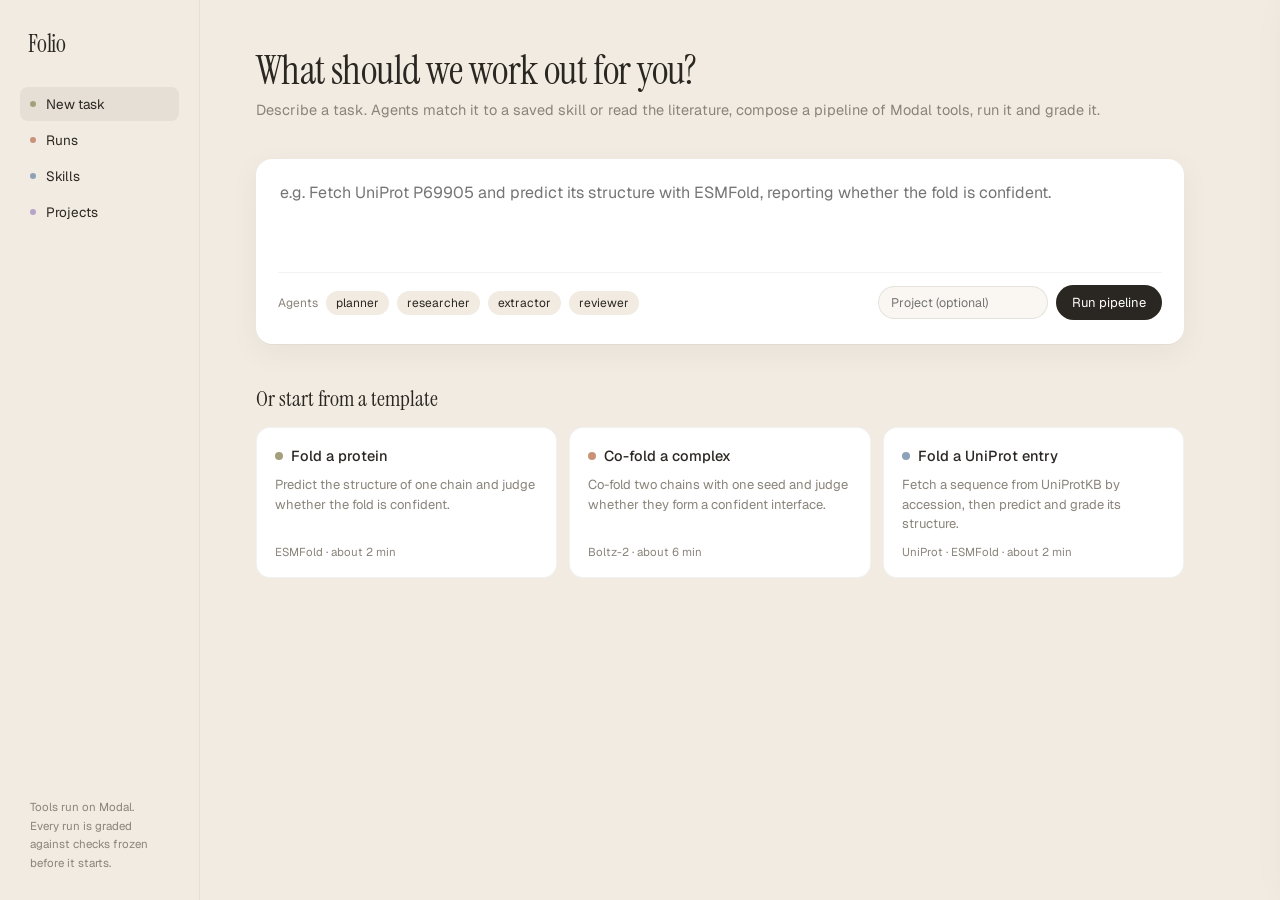
==== labloop/web/index.html @ bc8ac7a2 "Add structure, metric, invocation, study and paper views to the frontend Runs show a 3D structure vi" ====
<!DOCTYPE html>
<html lang="en">
<head>
<meta charset="utf-8">
<meta name="viewport" content="width=device-width, initial-scale=1">
<title>Folio</title>
<link rel="preconnect" href="https://fonts.googleapis.com">
<link href="https://fonts.googleapis.com/css2?family=Instrument+Serif:ital@0;1&family=Geist:wght@300;400;500&display=swap" rel="stylesheet">
<style>
:root{--bg:#f1ebe1;--ink:#2a2622;--muted:#8a847a;--card:#fff;--soft:#faf7f2;--line:rgba(42,38,34,.06);--line2:rgba(42,38,34,.12);
  --olive:#a3a07a;--clay:#c9937a;--slate:#8da2b8;--slatebg:#e6ecf2;--okbg:#e9ead9;--runbg:#f3e3da;--failbg:#f2dcd6;--fail:#b4654f}
*{box-sizing:border-box}
body{margin:0;background:var(--bg);font-family:'Geist',system-ui,sans-serif;color:var(--ink);-webkit-font-smoothing:antialiased}
a{color:var(--ink)}a:hover{color:#7a7656}
textarea,input{font-family:inherit}textarea:focus,input:focus{outline:none}
button{font-family:inherit}
@keyframes pulse{0%,100%{opacity:1}50%{opacity:.35}}
.app{display:flex;min-height:100vh}
nav{width:200px;flex:none;padding:28px 20px;display:flex;flex-direction:column;gap:28px;border-right:1px solid var(--line)}
.brand{font-family:'Instrument Serif',serif;font-size:24px;letter-spacing:-.01em;padding:0 8px}
.navlinks{display:flex;flex-direction:column;gap:2px}
.navbtn{all:unset;cursor:pointer;display:flex;align-items:center;gap:10px;padding:8px 10px;border-radius:8px;font-size:13.5px}
.navbtn.on{background:rgba(42,38,34,.06)}
.navbtn .n{margin-left:auto;font-size:11px;color:var(--muted)}
.dot{width:6px;height:6px;border-radius:50%;flex:none;display:inline-block}
.foot{margin-top:auto;font-size:11.5px;color:var(--muted);line-height:1.6;padding:0 10px}
main{flex:1;min-width:0;padding:48px 56px;max-width:1040px}
h1{font-family:'Instrument Serif',serif;font-weight:400;font-size:40px;line-height:1.1;margin:0 0 8px;letter-spacing:-.015em}
h1.run{font-size:30px;line-height:1.2;letter-spacing:-.01em;text-wrap:pretty}
h2{font-family:'Instrument Serif',serif;font-weight:400;font-size:22px;margin:0 0 14px}
.sub{margin:0;font-size:14.5px;color:var(--muted)}
.stack{display:flex;flex-direction:column;gap:40px}
.card{background:var(--card);border-radius:16px;padding:20px;box-shadow:0 1px 0 rgba(42,38,34,.04),0 8px 30px rgba(42,38,34,.05)}
.composer{padding:20px 22px 16px}
.composer textarea{width:100%;border:none;resize:none;font-size:16px;line-height:1.5;color:var(--ink);background:transparent}
.bar{display:flex;align-items:center;gap:8px;margin-top:12px;padding-top:12px;border-top:1px solid var(--line);flex-wrap:wrap}
.chip{font-size:12px;padding:4px 10px;border-radius:999px;background:var(--bg);color:var(--ink)}
.lbl{font-size:12px;color:var(--muted)}
.primary{all:unset;cursor:pointer;background:var(--ink);color:#fff;font-size:13px;padding:9px 16px;border-radius:999px}
.primary:hover{background:#4a443c}.primary[disabled]{opacity:.5;cursor:default}
.ghost{all:unset;cursor:pointer;font-size:13px;padding:9px 14px;border-radius:999px;color:var(--muted)}
.grid{display:grid;grid-template-columns:repeat(auto-fill,minmax(260px,1fr));gap:12px}
.tpl{all:unset;cursor:pointer;display:flex;flex-direction:column;gap:10px;background:#fff;border-radius:14px;padding:18px;border:1px solid var(--line)}
.tpl:hover{border-color:rgba(42,38,34,.18)}.tpl.sel{border-color:var(--ink)}
.tpl .t{display:flex;align-items:center;gap:8px;font-size:14.5px;font-weight:500}
.tpl .d{font-size:13px;color:var(--muted);line-height:1.5}
.tpl .m{font-size:11.5px;color:var(--muted);margin-top:auto}
.params{display:grid;grid-template-columns:repeat(auto-fill,minmax(220px,1fr));gap:12px}
.params label{display:flex;flex-direction:column;gap:6px;font-size:12px;color:var(--muted)}
.params input{border:1px solid rgba(42,38,34,.1);border-radius:8px;padding:9px 11px;font-size:13.5px;color:var(--ink);background:var(--soft);width:100%}
.pills{display:flex;flex-wrap:wrap;gap:8px}
.skillpill{all:unset;cursor:pointer;display:flex;align-items:center;gap:8px;font-size:13px;padding:8px 14px;border-radius:999px;background:#fff;border:1px solid rgba(42,38,34,.08)}
.skillpill .u{color:var(--muted);font-size:11.5px}
.back{all:unset;cursor:pointer;font-size:12.5px;color:var(--muted);margin-bottom:14px;display:block}
.eyebrow{font-size:11.5px;letter-spacing:.06em;text-transform:uppercase;color:var(--muted)}
.status{display:inline-flex;align-items:center;gap:6px;font-size:12px;padding:3px 10px;border-radius:999px}
.cols{display:grid;grid-template-columns:minmax(0,5fr) minmax(0,4fr);gap:28px;align-items:start}
.step{display:grid;grid-template-columns:20px 1fr;gap:14px}
.rail{display:flex;flex-direction:column;align-items:center}
.ring{width:20px;height:20px;border-radius:50%;flex:none;display:flex;align-items:center;justify-content:center;border:1.5px solid;box-sizing:border-box}
.ring span{width:8px;height:8px;border-radius:50%}
.line{width:1px;flex:1;margin:4px 0}
.sbody{padding-bottom:22px}
.shead{display:flex;align-items:baseline;gap:10px;flex-wrap:wrap}
.sname{font-size:14.5px;font-weight:500}.sagent{font-size:12px;color:var(--muted)}
.stime{margin-left:auto;font-size:11.5px;color:var(--muted);font-variant-numeric:tabular-nums}
.sdetail{font-size:13px;color:var(--muted);line-height:1.5;margin-top:4px;overflow-wrap:anywhere}
.tag{display:inline-flex;align-items:center;gap:6px;margin-top:8px;font-size:11.5px;padding:3px 9px;border-radius:999px;background:var(--slatebg)}
.side{display:flex;flex-direction:column;gap:14px}
.out{display:flex;flex-direction:column;gap:3px;padding-bottom:12px;border-bottom:1px solid var(--line)}
.out:last-child{border-bottom:none;padding-bottom:0}
.out .ot{font-size:13.5px;line-height:1.4;text-wrap:pretty;overflow-wrap:anywhere}.out .om{font-size:12px;color:var(--muted);overflow-wrap:anywhere}
.cardhead{display:flex;align-items:baseline;justify-content:space-between}
.check{display:flex;gap:10px;align-items:baseline;font-size:13px;line-height:1.45}
.check .s{font-size:11px;padding:2px 8px;border-radius:999px;flex:none}
.learned{background:var(--slatebg);border-radius:16px;padding:20px;display:flex;flex-direction:column;gap:12px}
.learned .h{font-family:'Instrument Serif',serif;font-size:20px;line-height:1.25}
.learned .box{display:flex;align-items:center;gap:8px;background:#fff;border-radius:10px;padding:10px 12px;font-size:13.5px}
.muted{color:var(--muted)}.small{font-size:12.5px}
.row{display:flex;align-items:center;gap:12px;padding:14px 16px;background:#fff;border-radius:12px;cursor:pointer;border:1px solid var(--line)}
.row:hover{border-color:rgba(42,38,34,.18)}
.list{display:flex;flex-direction:column;gap:8px}
.err{background:var(--failbg);border-radius:16px;padding:18px 20px;font-size:13px;line-height:1.5;overflow-wrap:anywhere}
.skillcard{display:flex;flex-direction:column;gap:10px;background:#fff;border-radius:14px;padding:18px;border:1px solid var(--line)}
.kv{font-size:12.5px;color:var(--muted);line-height:1.5}
.ev{display:grid;grid-template-columns:58px 1fr;gap:10px;font-size:12.5px;line-height:1.45;padding:6px 0;border-bottom:1px solid var(--line)}
.ev:last-child{border-bottom:none}.ev .t{color:var(--muted);font-variant-numeric:tabular-nums}
.ev.err .m{color:var(--fail)}.ev.live .m{font-weight:500}
.livebar{display:flex;align-items:center;gap:8px;font-size:12.5px;padding:8px 10px;border-radius:10px;background:var(--runbg);margin-top:6px}
.feed{max-height:420px;overflow-y:auto}
.mol{position:relative;width:100%;height:300px;border-radius:12px;background:#faf7f2;overflow:hidden}
.molbar{display:flex;gap:6px;flex-wrap:wrap}.molbar button{all:unset;cursor:pointer;font-size:11.5px;padding:4px 10px;border-radius:999px;background:var(--bg)}
.molbar button.on{background:var(--ink);color:#fff}
table.t{width:100%;border-collapse:collapse;font-size:12.5px}table.t td,table.t th{text-align:left;padding:6px 4px;border-bottom:1px solid var(--line);vertical-align:top}
table.t th{font-weight:500;color:var(--muted);font-size:11.5px;text-transform:uppercase;letter-spacing:.05em}
details summary{cursor:pointer;font-size:12.5px;color:#4a443c}details p{font-size:12.5px;line-height:1.55;color:#4a443c;margin:8px 0 0}
.tl{display:grid;grid-template-columns:14px 1fr;gap:10px}.tl .d{width:9px;height:9px;border-radius:50%;margin-top:5px}
.btnlink{all:unset;cursor:pointer;font-size:12.5px;padding:5px 12px;border-radius:999px;border:1px solid var(--line2)}
.btnlink:hover{background:#fff}
.drawer{position:fixed;top:0;right:0;height:100vh;width:min(560px,100vw);background:var(--soft);border-left:1px solid var(--line2);box-shadow:-12px 0 40px rgba(42,38,34,.08);display:flex;flex-direction:column;z-index:20;transform:translateX(105%);transition:transform .22s ease,width .22s ease}
.drawer.open{transform:none}.drawer.wide{width:min(1100px,100vw)}
.drawer .dh{padding:18px 20px 12px;border-bottom:1px solid var(--line);display:flex;flex-direction:column;gap:6px}
.drawer .dt{font-family:'Instrument Serif',serif;font-size:21px;line-height:1.2;text-wrap:pretty}
.drawer .db{flex:1;min-height:0;overflow:auto}
.drawer iframe{width:100%;height:100%;border:0;background:#fff}
.drawer .txt{padding:18px 22px;font-size:13.5px;line-height:1.65;color:#2a2622;white-space:pre-wrap}
.drawer .txt h4{font-family:'Instrument Serif',serif;font-weight:400;font-size:18px;margin:18px 0 6px}
.paperlink{cursor:pointer}.paperlink:hover .ot{text-decoration:underline}
pre{white-space:pre-wrap;overflow-wrap:anywhere;font-size:12px;background:var(--soft);padding:12px;border-radius:10px;margin:0}
@media (max-width:820px){
  .app{flex-direction:column}
  nav{width:auto;flex-direction:row;align-items:center;padding:14px 16px;gap:12px;border-right:none;border-bottom:1px solid var(--line);overflow-x:auto}
  .navlinks{flex-direction:row}.foot{display:none}
  main{padding:24px 16px}
  h1{font-size:30px}.cols{grid-template-columns:1fr}
}
</style>
</head>
<body>
<div class="app">
  <nav>
    <div class="brand">Folio</div>
    <div class="navlinks">
      <button class="navbtn" data-nav="home"><span class="dot" style="background:var(--olive)"></span>New task</button>
      <button class="navbtn" data-nav="runs"><span class="dot" style="background:var(--clay)"></span>Runs<span class="n" id="runCount"></span></button>
      <button class="navbtn" data-nav="skills"><span class="dot" style="background:var(--slate)"></span>Skills<span class="n" id="skillCount"></span></button>
      <button class="navbtn" data-nav="projects"><span class="dot" style="background:#b8a3c9"></span>Projects<span class="n" id="projectCount"></span></button>
    </div>
    <div class="foot">Tools run on Modal.<br>Every run is graded against checks frozen before it starts.</div>
  </nav>
  <main id="view"></main>
</div>
<aside class="drawer" id="drawer" aria-label="Paper reader">
  <div class="dh"><div style="display:flex;align-items:center;gap:8px"><span class="eyebrow" id="drawerKind">Paper</span>
    <span style="margin-left:auto;display:flex;gap:6px"><button class="btnlink" id="drawerWide">Expand</button><button class="btnlink" id="drawerClose">Close</button></span></div>
    <div class="dt" id="drawerTitle"></div><div class="small muted" id="drawerMeta"></div><div style="display:flex;gap:6px;flex-wrap:wrap" id="drawerLinks"></div></div>
  <div class="db" id="drawerBody"></div>
</aside>
<script>
const TEMPLATES = [
  {id:'fold', name:'Fold a protein', color:'var(--olive)', tools:'ESMFold', eta:'about 2 min',
   desc:'Predict the structure of one chain and judge whether the fold is confident.',
   description:'Predict the 3D structure of this single protein chain and report whether the fold is confident.',
   params:[{key:'sequence', label:'Sequence', value:'GSHMKTAYIAKQRQISFVKSHFSRQLEERL'}]},
  {id:'complex', name:'Co-fold a complex', color:'var(--clay)', tools:'Boltz-2', eta:'about 6 min',
   desc:'Co-fold two chains with one seed and judge whether they form a confident interface.',
   description:'Co-fold these two short protein chains with Boltz-2 using one seed and judge whether they form a confident interface.',
   params:[{key:'chain_a', label:'Chain A', value:'MKTAYIAKQRQISFVKSHFSRQ'},{key:'chain_b', label:'Chain B', value:'GSHMLEERLKALEEKLKALEEK'}]},
  {id:'uniprot', name:'Fold a UniProt entry', color:'var(--slate)', tools:'UniProt · ESMFold', eta:'about 2 min',
   desc:'Fetch a sequence from UniProtKB by accession, then predict and grade its structure.',
   description:"Fetch this UniProt entry's sequence and predict its structure, reporting whether the fold is confident.",
   params:[{key:'accession', label:'UniProt accession', value:'P01542'}]},
];
const PHASES = [
  {key:'match', name:'Match against skills', agent:'applicability'},
  {key:'research', name:'Search the literature', agent:'researcher · extractor'},
  {key:'plan', name:'Compose a pipeline', agent:'planner'},
  {key:'freeze', name:'Freeze plan and checks', agent:'sha-256'},
  {key:'run', name:'Run on Modal', agent:'tools'},
  {key:'grade', name:'Grade the checks', agent:'grader'},
  {key:'learn', name:'Record lessons', agent:'reviewer'},
];
const S = {selected:null, skills:[], runs:[], dismissed:{}, timer:null, viewers:{}, molStyle:{}};
const $ = s => document.querySelector(s);
const esc = v => String(v ?? '').replace(/[&<>"']/g, c => ({'&':'&amp;','<':'&lt;','>':'&gt;','"':'&quot;',"'":'&#39;'}[c]));
async function api(path, opts){
  const r = await fetch(path, {headers:{'content-type':'application/json'}, ...opts});
  const body = await r.json().catch(() => ({}));
  if (!r.ok) throw new Error(body.detail ? (typeof body.detail === 'string' ? body.detail : JSON.stringify(body.detail)) : `HTTP ${r.status}`);
  return body;
}
function go(hash){ location.hash = hash; }
function fmtNum(v){ return typeof v === 'number' ? (Math.abs(v) >= 100 || Number.isInteger(v) ? String(Math.round(v*100)/100) : v.toFixed(3)) : esc(v); }
function ago(iso){ if(!iso) return ''; const s=(Date.now()-Date.parse(iso))/1000; if(s<60) return 'just now'; if(s<3600) return `${Math.floor(s/60)} min ago`; if(s<86400) return `${Math.floor(s/3600)} h ago`; return new Date(iso).toLocaleDateString(); }
function secs(a,b){ if(!a||!b) return ''; const s=Math.max(0,(Date.parse(b)-Date.parse(a))/1000); return s<60?`${Math.round(s)}s`:`${Math.floor(s/60)}m ${Math.round(s%60)}s`; }
function since(iso){ if(!iso) return ''; const s=Math.max(0,(Date.now()-Date.parse(iso))/1000); return s<60?`${Math.floor(s)}s`:`${Math.floor(s/60)}m ${String(Math.floor(s%60)).padStart(2,'0')}s`; }
function clock(iso){ return iso ? new Date(iso).toLocaleTimeString([], {hour:'2-digit',minute:'2-digit',second:'2-digit',hour12:false}) : ''; }
function openEvents(events){ const o={}; (events||[]).forEach(e=>{ if(!e.key) return; if(e.kind==='start') o[e.key]=e; else if(e.kind==='done'||e.kind==='error') delete o[e.key]; }); return Object.values(o); }
function liveBars(open){ return open.map(e=>`<div class="livebar"><span class="dot" style="background:var(--clay);animation:pulse 1.2s ease-in-out infinite"></span><span style="flex:1;min-width:0">${esc(e.message)}</span><span class="small muted" data-since="${esc(e.at)}">${since(e.at)}</span></div>`).join(''); }
function feed(events, running){
  const open = new Set(openEvents(events).map(e=>e.seq));
  return [...(events||[])].reverse().map(e=>`<div class="ev ${e.kind==='error'?'err':''} ${open.has(e.seq)&&running?'live':''}"><span class="t">${clock(e.at)}</span><span class="m">${esc(e.message)}${open.has(e.seq)&&running?` <span class="muted" data-since="${esc(e.at)}">${since(e.at)}</span>`:''}</span></div>`).join('') || '<div class="small muted">Waiting for the orchestrator to start…</div>';
}
setInterval(()=>document.querySelectorAll('[data-since]').forEach(el=>el.textContent=since(el.dataset.since)), 1000);
function standingPill(st){
  const m = {draft:['#f3e3da','var(--clay)'], validated:['var(--okbg)','var(--olive)'], retired:['#ece8e1','var(--muted)'], unproven:['#ece8e1','var(--muted)']}[st] || ['#ece8e1','var(--muted)'];
  return `<span class="status" style="background:${m[0]}"><span class="dot" style="background:${m[1]}"></span>${esc(st)}</span>`;
}
function verdictPill(phase, verdict){
  if (phase === 'error') return `<span class="status" style="background:var(--failbg)"><span class="dot" style="background:var(--fail)"></span>Error</span>`;
  if (phase === 'done') {
    const m = {PASS:['var(--okbg)','var(--olive)','Passed'], FAIL:['var(--failbg)','var(--fail)','Failed'], INCONCLUSIVE:['#ece8e1','var(--muted)','Inconclusive']}[verdict] || ['#ece8e1','var(--muted)', verdict||'Done'];
    return `<span class="status" style="background:${m[0]}"><span class="dot" style="background:${m[1]}"></span>${m[2]}</span>`;
  }
  return `<span class="status" style="background:var(--runbg)"><span class="dot" style="background:var(--clay);animation:pulse 1.2s ease-in-out infinite"></span>${phase==='queued'?'Queued':'Running'}</span>`;
}
async function refreshCounts(){
  try { const [r, s] = await Promise.all([api('/runs?limit=200'), api('/skills')]); S.runs = r.runs; S.skills = s.skills;
    $('#runCount').textContent = S.runs.length || ''; $('#skillCount').textContent = S.skills.length || '';
    const projects = new Set(S.runs.map(r => r.project || 'General')); $('#projectCount').textContent = projects.size || ''; } catch(e) {}
}
function setNav(name){ document.querySelectorAll('.navbtn').forEach(b => b.classList.toggle('on', b.dataset.nav === name)); }
document.querySelectorAll('.navbtn').forEach(b => b.onclick = () => go(b.dataset.nav === 'home' ? '#/' : `#/${b.dataset.nav}`));

/* ---------------------------------------------------------------- home */
function renderHome(){
  setNav('home');
  const sel = TEMPLATES.find(t => t.id === S.selected);
  $('#view').innerHTML = `<div class="stack">
    <div><h1>What should we work out for you?</h1>
      <p class="sub">Describe a task. Agents match it to a saved skill or read the literature, compose a pipeline of Modal tools, run it and grade it.</p></div>
    <div class="card composer">
      <textarea id="prompt" rows="3" placeholder="e.g. Fetch UniProt P69905 and predict its structure with ESMFold, reporting whether the fold is confident."></textarea>
      <div class="bar"><span class="lbl">Agents</span>
        ${['planner','researcher','extractor','reviewer'].map(a=>`<span class="chip">${a}</span>`).join('')}
        <input id="project" list="projectList" placeholder="Project (optional)" value="${esc(S.project||'')}" style="margin-left:auto;border:1px solid rgba(42,38,34,.1);border-radius:999px;padding:7px 12px;font-size:12.5px;background:var(--soft);width:170px">
        <datalist id="projectList">${[...new Set(S.runs.map(r=>r.project||'General'))].map(p=>`<option value="${esc(p)}">`).join('')}</datalist>
        <button class="primary" id="runPrompt">Run pipeline</button></div>
      <div id="promptErr" class="small" style="color:var(--fail);margin-top:8px"></div>
    </div>
    <div><h2>Or start from a template</h2>
      <div class="grid">${TEMPLATES.map(t=>`<button class="tpl ${S.selected===t.id?'sel':''}" data-tpl="${t.id}">
        <div class="t"><span class="dot" style="width:8px;height:8px;background:${t.color}"></span>${esc(t.name)}</div>
        <div class="d">${esc(t.desc)}</div><div class="m">${esc(t.tools)} · ${esc(t.eta)}</div></button>`).join('')}</div></div>
    ${sel ? `<div class="card" style="padding:22px;display:flex;flex-direction:column;gap:16px">
      <div style="display:flex;align-items:center;gap:10px"><span class="dot" style="width:8px;height:8px;background:${sel.color}"></span><span style="font-size:15px;font-weight:500">${esc(sel.name)}</span><span class="small muted">inputs</span></div>
      <div class="params">${sel.params.map(p=>`<label>${esc(p.label)}<input data-param="${p.key}" value="${esc(p.value)}"></label>`).join('')}</div>
      <div id="tplErr" class="small" style="color:var(--fail)"></div>
      <div style="display:flex;justify-content:flex-end;gap:8px"><button class="ghost" id="clearTpl">Cancel</button><button class="primary" id="runTpl">Run pipeline</button></div>
    </div>` : ''}
    ${S.skills.length ? `<div><h2>Reusable skills</h2><div class="pills">${S.skills.map(s=>`<button class="skillpill" data-skill="${esc(s.name)}"><span class="dot" style="background:var(--slate)"></span>${esc(s.title||s.name)}<span class="u">used ${s.runs}×</span></button>`).join('')}</div></div>` : ''}
  </div>`;
  document.querySelectorAll('[data-tpl]').forEach(b => b.onclick = () => { S.selected = b.dataset.tpl; renderHome(); });
  document.querySelectorAll('[data-skill]').forEach(b => b.onclick = () => go(`#/skills/${b.dataset.skill}`));
  if ($('#clearTpl')) $('#clearTpl').onclick = () => { S.selected = null; renderHome(); };
  $('#runPrompt').onclick = async () => {
    const text = $('#prompt').value.trim();
    if (text.length < 3) { $('#promptErr').textContent = 'Describe the task first.'; return; }
    await submit({description:text, inputs:{}}, '#runPrompt', '#promptErr');
  };
  if ($('#runTpl')) $('#runTpl').onclick = async () => {
    const inputs = {}; document.querySelectorAll('[data-param]').forEach(i => inputs[i.dataset.param] = i.value.trim());
    await submit({description:sel.description, inputs}, '#runTpl', '#tplErr');
  };
}
async function submit(task, btn, errEl){
  const project = ($('#project') && $('#project').value.trim()) || '';
  S.project = project; if (project) task.project = project;
  $(btn).disabled = true;
  try { const r = await api('/tasks', {method:'POST', body:JSON.stringify(task)}); S.selected = null; go(`#/runs/${r.run_id}`); }
  catch(e){ $(errEl).textContent = e.message; $(btn).disabled = false; }
}

/* ---------------------------------------------------------------- run */
function phaseDetail(key, d){
  const st = d.status || {}, m = d.match, plan = d.plan, res = d.research, ex = d.experiments || [], R = d.results;
  switch(key){
    case 'match': if (!m) return {};
      return m.decision === 'reuse'
        ? {detail:`Reused a saved skill. Matched “${m.matched_applies_when || m.reason}”.`, tag:m.skill}
        : {detail: m.candidates && m.candidates.length ? (m.reason || 'No saved skill fits.') : 'No saved skills yet, so a new pipeline is planned.'};
    case 'research': if (!res) return {};
      { const full = (res.papers||[]).filter(p=>p.full_text||(p.text_source&&p.text_source!=='abstract')).length;
        const pq = res.paperqa; const ex = res.extraction || {};
        const cited = pq ? new Set(pq.answers.flatMap(a=>(a.contexts||[]).map(c=>c.citation))).size : 0;
        return {detail:`${res.queries.length} ${res.queries.length===1?'query':'queries'} · ${res.papers.length} papers frozen (${full} full text) · `
          + (pq ? `PaperQA2 read ${pq.documents} papers and cited ${cited}` : 'PaperQA2 did not run')
          + ` · ${(ex.reported_numbers||[]).length} sourced numbers.${(res.errors||[]).length?' '+res.errors[0].slice(0,160):''}`}; }
    case 'plan': if (!plan) return {};
      return {detail:`${plan.steps.map(s=>s.tool).join(' → ')}, with ${plan.checks.length} acceptance ${plan.checks.length===1?'check':'checks'}.`};
    case 'freeze': return d.plan_sha256 ? {detail:`Plan frozen as sha-256 ${d.plan_sha256.slice(0,12)}… before any step ran.`} : {};
    case 'run': if (!ex.length) return {};
      { const ok = ex.filter(e=>e.status==='ok').length, bad = ex.find(e=>e.status!=='ok');
        return {detail:`${ok} of ${ex.length} steps succeeded.${bad?` ${bad.step_id}: ${String(bad.error||'').slice(0,200)}`:''}`}; }
    case 'grade': if (!R || !R.counts) return {};
      return {detail:`${R.verdict}. ${R.counts.PASS} passed, ${R.counts.FAIL} failed, ${R.counts.UNVERIFIABLE} unverifiable.`};
    case 'learn': if (st.phase !== 'done') return {};
      { const sk = st.skill; const n = (st.lessons||[]).length;
        const what = !sk ? 'No skill saved.' : sk.action === 'created' ? `Saved as skill ${sk.skill} (${sk.standing}).` : `Run added to ${sk.skill}, now ${sk.standing}.`;
        return {detail:`${n} ${n===1?'lesson':'lessons'} recorded. ${what}`, tag: sk ? sk.skill : null}; }
  }
  return {};
}
function renderSteps(d){
  const st = d.status || {}, hist = st.history || [], phase = st.phase || 'queued';
  const seen = {}; hist.forEach((h,i) => { if (PHASES.some(p=>p.key===h.phase)) seen[h.phase] = {at:h.at, next:(hist[i+1]||{}).at}; });
  const finished = phase === 'done' || phase === 'error';
  const tools = d.plan ? [...new Set(d.plan.steps.map(s=>s.tool))].join(' · ') : 'tools';
  return PHASES.map((p,i) => {
    const visited = !!seen[p.key];
    let state = 'todo';
    if (visited) state = (phase === p.key && !finished) ? 'active' : (phase === 'error' && phase !== p.key && hist.length && hist[hist.length-2] && hist[hist.length-2].phase === p.key) ? 'failed' : 'done';
    if (!visited && finished) state = 'skipped';
    if (!visited && !finished && d.match && d.match.decision === 'reuse' && (p.key==='research'||p.key==='plan')) state = 'skipped';
    const info = state === 'done' || state === 'failed' ? phaseDetail(p.key, d) : {};
    const lastEv = [...(d.events||[])].reverse().find(e=>e.phase===p.key);
    const detail = state === 'active' ? (lastEv ? lastEv.message : 'Working…') : state === 'skipped' ? (d.match && d.match.decision==='reuse' && (p.key==='research'||p.key==='plan') ? 'Skipped, the saved skill already holds the pipeline.' : 'Not reached.') : state === 'failed' ? (st.error||'Failed.') : (info.detail||'');
    const c = {done:['var(--olive)','var(--olive)','#fff'], failed:['var(--fail)','var(--fail)','#fff'], active:['#fff','var(--clay)','var(--clay)'], todo:['var(--bg)','rgba(42,38,34,.15)','transparent'], skipped:['var(--bg)','rgba(42,38,34,.15)','transparent']}[state];
    const time = state === 'active' ? '' : (state === 'done' || state === 'failed') && seen[p.key] ? secs(seen[p.key].at, seen[p.key].next) : '';
    const last = i === PHASES.length - 1;
    return `<div class="step"><div class="rail"><span class="ring" style="background:${c[0]};border-color:${c[1]}"><span style="background:${c[2]};animation:${state==='active'?'pulse 1.2s ease-in-out infinite':'none'}"></span></span>
      <span class="line" style="background:${last?'transparent':state==='done'?'var(--olive)':'rgba(42,38,34,.12)'}"></span></div>
      <div class="sbody" style="opacity:${state==='todo'||state==='skipped'?.45:1}">
        <div class="shead"><span class="sname">${esc(p.name)}</span><span class="sagent">${esc(p.key==='run'?tools:p.agent)}</span><span class="stime" ${state==='active'&&seen[p.key]?`data-since="${esc(seen[p.key].at)}"`:''}>${esc(state==='active'&&seen[p.key]?since(seen[p.key].at):time)}</span></div>
        <div class="sdetail">${esc(detail)}</div>
        ${info.tag ? `<span class="tag"><span class="dot" style="width:5px;height:5px;background:var(--slate)"></span>${esc(info.tag)}</span>` : ''}
      </div></div>`;
  }).join('');
}
function checkBounds(c){
  const target = c.value ?? c.reference, obs = c.observed;
  const lo = c.reference != null ? c.reference - (c.tolerance||0) : target, hi = c.reference != null ? c.reference + (c.tolerance||0) : target;
  const vals = [0, lo, hi, typeof obs === 'number' ? obs : target].filter(v => typeof v === 'number');
  let min = Math.min(...vals), max = Math.max(...vals); if (max - min < 1e-9) max = min + 1;
  const pad = (max - min) * .12; return {min: min < 0 ? min - pad : 0, max: max + pad, lo, hi, obs};
}
function metricChart(checks){
  const W = 340, rowH = 46;
  const col = {PASS:'#a3a07a', FAIL:'#b4654f', UNVERIFIABLE:'#c9c3b8', pending:'#c9c3b8'};
  const rows = checks.map((c,i) => {
    const b = checkBounds(c), x = v => 8 + (W - 16) * (v - b.min) / (b.max - b.min), y = i * rowH;
    const status = c.status || 'pending', name = String(c.metric).split('.').pop();
    const band = c.reference != null ? `<rect x="${x(b.lo)}" y="${y+18}" width="${Math.max(2, x(b.hi)-x(b.lo))}" height="14" fill="rgba(141,162,184,.35)" rx="3"/>` : '';
    const bar = typeof b.obs === 'number' ? `<rect x="${x(Math.min(0,b.obs))}" y="${y+21}" width="${Math.max(2, Math.abs(x(b.obs)-x(0)))}" height="8" fill="${col[status]}" rx="4"/>` : '';
    const mark = c.reference == null ? `<line x1="${x(b.lo)}" x2="${x(b.lo)}" y1="${y+15}" y2="${y+35}" stroke="#2a2622" stroke-width="1.5"/>` : '';
    return `<text x="8" y="${y+12}" font-size="11.5" fill="#2a2622">${esc(name)} <tspan fill="#8a847a">${esc(c.op || '≈')} ${fmtNum(c.value ?? c.reference)}${c.tolerance!=null?' ± '+fmtNum(c.tolerance):''}</tspan></text>
      <text x="${W-8}" y="${y+12}" font-size="11.5" text-anchor="end" fill="${col[status]}">${typeof b.obs==='number'?fmtNum(b.obs):'n/a'}</text>
      <rect x="8" y="${y+23}" width="${W-16}" height="4" fill="#f1ebe1" rx="2"/>${band}${bar}${mark}`;
  }).join('');
  return `<svg viewBox="0 0 ${W} ${checks.length*rowH}" width="100%" role="img" aria-label="Checks against their thresholds">${rows}</svg>`;
}
function renderMetrics(d){
  const R = d.results, checks = R && R.checks ? R.checks : (d.plan ? d.plan.checks : null);
  if (!checks || !checks.length) return '';
  const sources = (d.plan && d.plan.checks || []).filter(c => c.source).map(c => `${c.id}: ${c.source}`);
  return `<div class="card" style="display:flex;flex-direction:column;gap:10px"><div class="cardhead"><span class="eyebrow">${R ? 'Checks' : 'Frozen checks'}</span><span class="small muted">${R ? esc(R.verdict) : 'pending'}</span></div>
    ${metricChart(checks)}
    <div class="small muted" style="line-height:1.5">Bar: observed value. Black tick: threshold. Blue band: published reference ± tolerance.</div>
    ${sources.length ? `<div class="small muted" style="line-height:1.5">${sources.map(esc).join('<br>')}</div>` : ''}</div>`;
}
function renderInvocation(d){
  const m = d.match; if (!m || m.decision !== 'reuse') return '';
  const mapping = Object.entries(m.input_mapping || {}).map(([k,v]) => `${k} ← ${v.from_input ? 'input ' + v.from_input : JSON.stringify(v.value)}`);
  return `<div class="learned" style="gap:8px"><div class="h" style="font-size:18px">Skill invoked</div>
    <div class="box" style="cursor:pointer" data-open="${esc(m.skill)}"><span class="dot" style="background:var(--slate)"></span>${esc(m.skill)}<span class="small muted" style="margin-left:auto">v${esc(m.version)}</span></div>
    <div class="small" style="color:#4a443c;line-height:1.5"><strong style="font-weight:500">How.</strong> ${esc(m.via || 'matched by the applicability role')}${m.model ? ' (' + esc(m.model) + ')' : ''}</div>
    ${m.matched_applies_when ? `<div class="small" style="color:#4a443c;line-height:1.5"><strong style="font-weight:500">Condition matched.</strong> “${esc(m.matched_applies_when)}”</div>` : ''}
    ${mapping.length ? `<div class="small" style="color:#4a443c;line-height:1.5"><strong style="font-weight:500">Inputs.</strong> ${mapping.map(esc).join(' · ')}</div>` : ''}
    <div class="small muted" style="line-height:1.5">${esc(m.reason || '')}</div></div>`;
}
function renderStudies(d){
  const r = d.research; if (!r) return '';
  const ex = r.extraction || {}, nums = ex.reported_numbers || [], guide = ex.guidance || [], pq = (r.paperqa && r.paperqa.answers) || [];
  if (!ex.summary && !nums.length && !pq.length) return '';
  return `<div class="card" style="display:flex;flex-direction:column;gap:12px"><div class="cardhead"><span class="eyebrow">Study distillation</span><span class="small muted">${nums.length} sourced numbers</span></div>
    ${ex.summary ? `<p style="margin:0;font-size:13.5px;line-height:1.55">${esc(ex.summary)}</p>` : ''}
    ${nums.length ? `<table class="t"><tr><th>Quantity</th><th>Value</th><th>Source</th></tr>${nums.slice(0,8).map(n=>`<tr><td>${esc(n.quantity)}<div class="muted">${esc(String(n.context||'').slice(0,90))}</div></td><td>${esc(n.value)} ${esc(n.unit||'')}</td><td class="muted">${esc(String(n.source||'').slice(0,70))}</td></tr>`).join('')}</table>` : ''}
    ${guide.slice(0,4).map(g=>`<div class="small" style="line-height:1.5">• ${esc(g.statement)} <span class="muted">(${esc(String(g.source||'').slice(0,60))})</span></div>`).join('')}
    ${pq.map(a=>`<details><summary>${esc(a.question.slice(0,110))}…</summary><p>${esc(a.answer)}</p></details>`).join('')}</div>`;
}
function renderStructures(d){
  const ex = (d.experiments||[]).filter(e => e.status==='ok' && e.result && e.result.artifacts && e.result.artifacts.structure);
  if (!ex.length) return '';
  return ex.map(e => { const key = `${d.run_id}:${e.step_id}`, style = S.molStyle[key] || 'confidence';
    return `<div class="card" style="display:flex;flex-direction:column;gap:10px"><div class="cardhead"><span class="eyebrow">Structure · ${esc(e.step_id)}</span><span class="small muted">${esc(e.tool)}</span></div>
    <div class="mol" data-mol="${esc(key)}" data-path="${esc(e.result.artifacts.structure)}"></div>
    <div class="molbar" data-molbar="${esc(key)}">${['front','side','top','spin'].map(v=>`<button data-view="${v}">${v}</button>`).join('')}<span style="flex:1"></span>${['confidence','chain'].map(v=>`<button data-color="${v}" class="${style===v?'on':''}">${v}</button>`).join('')}</div>
    <div class="small muted">Colored by per-residue confidence (blue high, red low) or by chain. Drag to rotate.</div></div>`; }).join('');
}
let molLib = null;
function load3Dmol(){ if (!molLib) molLib = new Promise((ok, bad) => { const sc = document.createElement('script'); sc.src = 'https://cdn.jsdelivr.net/npm/3dmol@2.5.5/build/3Dmol-min.js'; sc.onload = () => ok(window.$3Dmol); sc.onerror = bad; document.head.appendChild(sc); }); return molLib; }
function styleMol(v, key){
  const kind = S.molStyle[key] || 'confidence';
  const atoms = v.getModel().selectedAtoms({}); const maxB = Math.max(...atoms.map(a => a.b || 0), 1);
  const scale = maxB <= 1.01 ? 1 : 100;
  v.setStyle({}, kind === 'chain' ? {cartoon:{colorscheme:'chain'}} : {cartoon:{colorfunc: a => { const p = (a.b||0)/scale; return p >= .9 ? '#2f5d8a' : p >= .7 ? '#8da2b8' : p >= .5 ? '#e0b05a' : '#c9705a'; }}});
  v.render();
}
async function mountStructures(){
  for (const el of document.querySelectorAll('[data-mol]')) {
    const key = el.dataset.mol, cached = S.viewers[key];
    if (cached) { el.replaceWith(cached.el); continue; }
    try {
      const $3D = await load3Dmol();
      const text = await (await fetch(`/artifacts/${el.dataset.path}`)).text();
      const v = $3D.createViewer(el, {backgroundColor:'#faf7f2'});
      v.addModel(text, el.dataset.path.endsWith('.cif') ? 'cif' : 'pdb'); styleMol(v, key); v.zoomTo(); v.render();
      S.viewers[key] = {el, v};
    } catch(e) { el.innerHTML = `<div class="small muted" style="padding:16px">Structure could not be loaded: ${esc(e.message||e)}</div>`; }
  }
  document.querySelectorAll('[data-molbar]').forEach(bar => {
    const key = bar.dataset.molbar;
    bar.querySelectorAll('[data-view]').forEach(b => b.onclick = () => { const c = S.viewers[key]; if (!c) return; const v = c.v;
      v.spin(false);
      if (b.dataset.view === 'front') { v.zoomTo(); }
      if (b.dataset.view === 'side') { v.zoomTo(); v.rotate(90, 'y'); }
      if (b.dataset.view === 'top') { v.zoomTo(); v.rotate(90, 'x'); }
      if (b.dataset.view === 'spin') v.spin('y');
      v.render(); });
    bar.querySelectorAll('[data-color]').forEach(b => b.onclick = () => { S.molStyle[key] = b.dataset.color; const c = S.viewers[key]; if (c) styleMol(c.v, key);
      bar.querySelectorAll('[data-color]').forEach(x => x.classList.toggle('on', x === b)); });
  });
}
function paperAttrs(p, corpus){
  const file = p.file && corpus ? `${corpus}/${p.file}` : '';
  return `class="paperlink" data-paper="${esc(JSON.stringify({title:p.title, doi:p.doi, year:p.year, citations:p.citations, pmcid:p.pmcid, text_source:p.text_source, file}))}"`;
}
async function openPaper(p){
  const d = $('#drawer'); d.classList.add('open');
  $('#drawerKind').textContent = p.file ? (p.file.endsWith('.pdf') ? 'PDF' : p.text_source === 'abstract' ? 'Abstract' : 'Full text') : 'Paper';
  $('#drawerTitle').textContent = p.title || 'Untitled';
  $('#drawerMeta').textContent = [p.year, p.citations != null ? `${p.citations} citations` : null, p.text_source ? `text from ${p.text_source}` : null].filter(Boolean).join(' · ');
  $('#drawerLinks').innerHTML = [p.doi ? `<a class="btnlink" target="_blank" rel="noopener" href="https://doi.org/${esc(p.doi)}">DOI</a>` : '',
    p.pmcid ? `<a class="btnlink" target="_blank" rel="noopener" href="https://europepmc.org/article/PMC/${esc(p.pmcid)}">Europe PMC</a>` : '',
    p.file ? `<a class="btnlink" target="_blank" rel="noopener" href="/artifacts/${esc(p.file)}">Open file</a>` : ''].join('');
  const body = $('#drawerBody');
  if (!p.file) { body.innerHTML = `<div class="txt muted">No local copy was frozen for this paper. Use the DOI link to read it at the publisher.</div>`; return; }
  if (p.file.endsWith('.pdf')) { body.innerHTML = `<iframe src="/artifacts/${esc(p.file)}#view=FitH" title="${esc(p.title)}"></iframe>`; return; }
  body.innerHTML = '<div class="txt muted">Loading…</div>';
  try {
    const r = await fetch(`/artifacts/${p.file}`); if (!r.ok) throw new Error(`HTTP ${r.status}`);
    const text = await r.text();
    body.innerHTML = `<div class="txt">${esc(text).replace(/^## (.*)$/gm, '<h4>$1</h4>')}</div>`;
  } catch(e) { body.innerHTML = `<div class="txt muted">The frozen copy could not be loaded (${esc(e.message)}).</div>`; }
}
$('#drawerClose').onclick = () => $('#drawer').classList.remove('open','wide');
$('#drawerWide').onclick = () => { const w = $('#drawer').classList.toggle('wide'); $('#drawerWide').textContent = w ? 'Narrow' : 'Expand'; };
document.addEventListener('keydown', e => { if (e.key === 'Escape') $('#drawer').classList.remove('open','wide'); });
document.addEventListener('click', e => { const el = e.target.closest('[data-paper]'); if (el) { e.preventDefault(); openPaper(JSON.parse(el.dataset.paper)); } });
function renderActivity(d, phase){
  const running = phase !== 'done' && phase !== 'error', events = d.events || [];
  const open = running ? openEvents(events) : [];
  return `<div class="card" style="display:flex;flex-direction:column;gap:10px"><div class="cardhead"><span class="eyebrow">Activity</span><span class="small muted">${events.length} events${running?' · live':''}</span></div>
    ${open.length ? `<div>${liveBars(open)}</div>` : ''}
    <div class="feed">${feed(events, running)}</div></div>`;
}
function renderOutputs(d){
  const ex = (d.experiments||[]).filter(e=>e.status==='ok'), papers = (d.research && d.research.papers) || [];
  const items = ex.map(e => {
    const sc = (e.result && e.result.scores) || {}; const art = (e.result && e.result.artifacts) || {};
    const scoreText = Object.entries(sc).map(([k,v])=>`${k} ${fmtNum(v)}`).join(' · ');
    return `<div class="out"><div class="ot">${esc(e.step_id)} · ${esc(e.tool)}</div><div class="om">${esc(scoreText||'no scores')}</div>${art.structure?`<div class="om">${esc(art.structure)}</div>`:''}</div>`;
  }).concat(papers.map(p => `<div class="out" ${paperAttrs(p, d.research && d.research.corpus && d.research.corpus.path)}><div class="ot">${esc(p.title)}</div><div class="om">${esc([p.year, p.citations!=null?p.citations+' citations':null, p.text_source, p.doi ? 'doi '+p.doi : p.id].filter(Boolean).join(' · '))} · read</div></div>`));
  return `<div class="card" style="display:flex;flex-direction:column;gap:14px"><div class="cardhead"><span class="eyebrow">Outputs</span><span class="small muted">${papers.length} ${papers.length===1?'paper':'papers'}</span></div>
    ${items.length ? items.join('') : '<div class="small muted" style="line-height:1.5">Results appear here as agents finish each step.</div>'}</div>`;
}
function renderSummary(d){
  const st = d.status || {}; if (st.phase !== 'done') return '';
  const lessons = st.lesson_texts || [];
  return `<div class="card" style="display:flex;flex-direction:column;gap:10px"><span class="eyebrow">Summary</span>
    <p style="margin:0;font-size:14px;line-height:1.6;text-wrap:pretty">${esc(st.summary || `Verdict ${st.verdict}.`)}</p>
    ${lessons.length ? `<div class="small muted" style="line-height:1.55">${lessons.slice(0,4).map(l=>`• ${esc(l)}`).join('<br>')}</div>` : ''}</div>`;
}
function renderLearned(d){
  const st = d.status || {}, sk = st.skill; if (st.phase !== 'done' || !sk || S.dismissed[d.run_id]) return '';
  if (sk.action === 'created') return `<div class="learned"><div class="h">This run learned something reusable.</div>
      <div class="small" style="color:#4a443c;line-height:1.5">${esc((d.plan && d.plan.skill && d.plan.skill.description) || '')}</div>
      <div class="box"><span class="dot" style="background:var(--slate)"></span>${esc(sk.skill)}<span style="margin-left:auto">${standingPill(sk.standing)}</span></div>
      <div style="display:flex;gap:8px;justify-content:flex-end"><button class="ghost" data-dismiss style="color:#4a443c">Dismiss</button><button class="primary" data-open="${esc(sk.skill)}">Open skill</button></div></div>`;
  return `<div class="learned"><div class="h">A saved skill did this work.</div>
    <div class="box"><span class="dot" style="background:var(--slate)"></span>${esc(sk.skill)}<span style="margin-left:auto">${standingPill(sk.standing)}</span></div>
    <div style="display:flex;justify-content:flex-end"><button class="primary" data-open="${esc(sk.skill)}">Open skill</button></div></div>`;
}
async function renderRun(id){
  setNav('runs');
  let d;
  try { d = await api(`/runs/${id}`); } catch(e) { $('#view').innerHTML = `<button class="back" onclick="go('#/runs')">← Runs</button><div class="err">${esc(e.message)}</div>`; return; }
  if (location.hash !== `#/runs/${id}`) return;
  const st = d.status || {phase:d.phase||'queued'}, phase = st.phase || d.phase || 'queued';
  const origin = st.origin ? (st.origin.kind === 'skill' ? `Skill · ${st.origin.skill} v${st.origin.version}` : 'New pipeline') : (d.match && d.match.decision === 'reuse' ? `Skill · ${d.match.skill}` : 'Task');
  $('#view').innerHTML = `<div style="display:flex;flex-direction:column;gap:32px">
    <div><button class="back" onclick="go('#/')">← New task</button>
      <div style="display:flex;align-items:center;gap:12px;margin-bottom:8px;flex-wrap:wrap"><span class="eyebrow">${esc(origin)}</span>${verdictPill(phase, st.verdict)}<span class="small muted">${esc(id)}</span>${d.task && d.task.project ? `<span class="chip">${esc(d.task.project)}</span>` : ''}
        ${st.report ? `<a class="btnlink" href="/runs/${esc(id)}/report" target="_blank" rel="noopener" style="margin-left:auto">Open report</a>` : ''}
        ${st.report && st.report.supabase ? `<a class="btnlink" href="${esc(st.report.supabase)}" target="_blank" rel="noopener">Supabase copy</a>` : ''}</div>
      <h1 class="run">${esc((d.task && d.task.description) || 'Queued task')}</h1>
      ${d.task && Object.keys(d.task.inputs||{}).length ? `<div class="kv" style="margin-top:8px">${Object.entries(d.task.inputs).map(([k,v])=>`<span style="margin-right:14px">${esc(k)} <span style="color:var(--ink)">${esc(String(typeof v==='string'?v:JSON.stringify(v)).slice(0,80))}</span></span>`).join('')}</div>` : ''}
    </div>
    ${phase === 'error' ? `<div class="err"><strong>The run stopped.</strong> ${esc(st.error)}</div>` : ''}
    <div class="cols"><div>${renderSteps(d)}</div>
      <div class="side">${renderInvocation(d)}${renderActivity(d, phase)}${renderStructures(d)}${renderMetrics(d)}${renderSummary(d)}${renderLearned(d)}${renderStudies(d)}${renderOutputs(d)}</div></div>
  </div>`;
  document.querySelectorAll('[data-open]').forEach(b => b.onclick = () => go(`#/skills/${b.dataset.open}`));
  document.querySelectorAll('[data-dismiss]').forEach(b => b.onclick = () => { S.dismissed[id] = true; renderRun(id); });
  mountStructures();
  clearTimeout(S.timer);
  if (phase !== 'done' && phase !== 'error') S.timer = setTimeout(() => renderRun(id), 2500);
  else refreshCounts();
}

/* ---------------------------------------------------------------- lists */
async function renderRuns(){
  setNav('runs'); await refreshCounts();
  $('#view').innerHTML = `<div class="stack" style="gap:24px"><div><h1>Runs</h1><p class="sub">Every task, with its frozen plan and graded verdict.</p></div>
    <div class="list">${S.runs.length ? S.runs.map(r=>`<div class="row" data-run="${esc(r.run_id)}">
      <div style="flex:1;min-width:0"><div style="font-size:14px;white-space:nowrap;overflow:hidden;text-overflow:ellipsis">${esc(r.description)}</div>
      <div class="small muted">${esc(r.project || 'General')} · ${esc(r.origin && r.origin.kind==='skill' ? 'skill '+r.origin.skill : 'new pipeline')} · ${esc(ago(r.started_at))}</div>
      ${r.activity ? `<div class="small" style="margin-top:4px;color:#4a443c">${esc(r.activity.message)}${(r.in_flight||[]).length?` <span class="muted" data-since="${esc(r.in_flight[0].at)}">${since(r.in_flight[0].at)}</span>`:''}</div>` : ''}</div>
      ${verdictPill(r.phase, r.verdict)}</div>`).join('') : '<div class="muted small">No runs yet.</div>'}</div></div>`;
  document.querySelectorAll('[data-run]').forEach(e => e.onclick = () => go(`#/runs/${e.dataset.run}`));
  clearTimeout(S.timer);
  if (S.runs.some(r => r.phase !== 'done' && r.phase !== 'error')) S.timer = setTimeout(() => { if (location.hash === '#/runs') renderRuns(); }, 3000);
}
async function renderSkills(){
  setNav('skills'); await refreshCounts();
  $('#view').innerHTML = `<div class="stack" style="gap:24px"><div><h1>Skills</h1><p class="sub">Pipelines that passed their frozen checks. Standing comes from evidence alone.</p></div>
    <div class="grid">${S.skills.length ? S.skills.map(s=>`<div class="skillcard" style="cursor:pointer" data-skill="${esc(s.name)}">
      <div style="display:flex;align-items:center;gap:8px"><span class="dot" style="background:var(--slate)"></span><span style="font-size:14.5px;font-weight:500">${esc(s.title||s.name)}</span></div>
      <div class="kv">${esc(s.description)}</div>
      <div class="pills">${s.tools.map(t=>`<span class="chip">${esc(t)}</span>`).join('')}</div>
      <div style="display:flex;align-items:center;gap:8px;margin-top:auto">${standingPill(s.standing)}<span class="small muted">${s.passes} of ${s.runs} runs passed · v${s.version}</span></div>
    </div>`).join('') : '<div class="muted small">No skills yet. A run that passes its checks saves its pipeline here.</div>'}</div>
    <div><div style="display:flex;align-items:baseline;gap:12px"><h2 style="margin:0">Tool knowledge</h2><button class="ghost" id="refreshKnowledge" style="margin-left:auto;border:1px solid var(--line2)">Refresh from papers</button></div>
    <p class="sub" style="margin:6px 0 14px">Read by PaperQA2 from each model's own method papers. The planner sees these cards.</p>
    <div id="job"></div>
    <div class="grid" id="knowledge"><div class="muted small">Loading…</div></div></div></div>`;
  document.querySelectorAll('[data-skill]').forEach(e => e.onclick = () => go(`#/skills/${e.dataset.skill}`));
  $('#refreshKnowledge').onclick = async () => {
    $('#refreshKnowledge').disabled = true;
    try { await api('/knowledge/refresh', {method:'POST'}); renderJob(); } catch(e) { $('#job').innerHTML = `<div class="err">${esc(e.message)}</div>`; }
  };
  renderJob();
  try {
    const k = await api('/knowledge');
    $('#knowledge').innerHTML = k.tools.length ? k.tools.map(t => `<div class="skillcard">
      <div style="display:flex;align-items:center;gap:8px"><span class="dot" style="background:${t.deployed?'var(--olive)':'var(--muted)'}"></span><span style="font-size:14.5px;font-weight:500">${esc(t.title)}</span><span class="small muted" style="margin-left:auto">${t.deployed?'deployed':'not deployed'} · v${t.version}</span></div>
      <div class="kv">${esc(t.summary||'')}</div>
      ${t.guidance.slice(0,3).map(g=>`<div class="small" style="line-height:1.5">• ${esc(g.statement)} <span class="muted">(${esc(String(g.source||'').slice(0,60))})</span></div>`).join('')}
      ${t.papers.map(x=>`<div class="small" style="line-height:1.45" ${paperAttrs(x, t.corpus)}>• <span style="text-decoration:underline">${esc(x.title)}</span> <span class="muted">${esc(x.year||'')}</span></div>`).join('')}
      <div class="small muted" style="margin-top:auto">${t.papers.length} papers · ${t.guidance.length} guidance · ${t.reported_numbers.length} numbers${t.papers_missing.length?` · ${t.papers_missing.length} not found`:''}</div>
    </div>`).join('') : '<div class="muted small">No tool knowledge yet.</div>';
  } catch(e) { $('#knowledge').innerHTML = `<div class="small" style="color:var(--fail)">${esc(e.message)}</div>`; }
}
function sparkline(values, color){
  const v = values.filter(x => typeof x === 'number'); if (v.length < 2) return '';
  const W = 160, H = 34, min = Math.min(...v), max = Math.max(...v), r = (max - min) || 1;
  const pts = v.map((x,i) => `${4 + i*(W-8)/(v.length-1)},${H-4-(x-min)*(H-8)/r}`).join(' ');
  return `<svg viewBox="0 0 ${W} ${H}" width="${W}" height="${H}"><polyline points="${pts}" fill="none" stroke="${color}" stroke-width="2"/>${v.map((x,i)=>`<circle cx="${4 + i*(W-8)/(v.length-1)}" cy="${H-4-(x-min)*(H-8)/r}" r="2.5" fill="${color}"/>`).join('')}</svg>`;
}
function renderInvocations(s, consultations){
  const metric = (s.pipeline.checks[0] || {}).metric;
  const series = s.evidence.map(e => (e.metrics || {})[metric]);
  const invoked = consultations.filter(c => c.outcome === 'invoked').length, declined = consultations.filter(c => c.outcome === 'declined').length;
  const passKeys = new Set(s.evidence.filter(e => e.verdict === 'PASS').map(e => e.inputs_digest));
  const items = s.evidence.map((e,i) => {
    const inv = e.invocation;
    return `<div class="tl"><span class="d" style="background:${e.verdict==='PASS'?'var(--olive)':e.verdict==='FAIL'?'var(--fail)':'#c9c3b8'}"></span><div>
      <div class="small" style="cursor:pointer" data-run="${esc(e.run_id)}"><strong style="font-weight:500">${i===0?'Extracted':'Invoked'}</strong> · ${esc(e.verdict)} · <span class="muted">${esc(e.run_id)}</span></div>
      <div class="small muted" style="line-height:1.5">${esc(e.task)}</div>
      ${inv ? `<div class="small" style="line-height:1.5;color:#4a443c">${esc(inv.via||'')}${inv.matched_applies_when?` · matched “${esc(inv.matched_applies_when)}”`:''}${inv.input_mapping?` · ${Object.entries(inv.input_mapping).map(([k,v])=>`${esc(k)} ← ${esc(v.from_input||JSON.stringify(v.value))}`).join(', ')}`:''}</div>` : ''}
      ${metric && typeof (e.metrics||{})[metric] === 'number' ? `<div class="small muted">${esc(metric.split('.').pop())} ${fmtNum(e.metrics[metric])}</div>` : ''}
    </div></div>`; }).join('');
  const declinedList = consultations.filter(c => c.outcome === 'declined').slice(-4).reverse();
  return `<div class="card" style="display:flex;flex-direction:column;gap:12px"><div class="cardhead"><span class="eyebrow">Invocations</span><span class="small muted">invoked ${invoked} · declined ${declined}</span></div>
    <div style="display:flex;align-items:center;gap:12px"><div class="small muted" style="flex:1;line-height:1.5">Standing needs passes on different inputs: ${passKeys.size} distinct passing ${passKeys.size===1?'input':'inputs'} so far.${metric?` Trend of ${esc(metric.split('.').pop())}:`:''}</div>${sparkline(series, '#8da2b8')}</div>
    ${items}
    ${declinedList.length ? `<div class="eyebrow" style="margin-top:6px">Recently considered and declined</div>${declinedList.map(c=>`<div class="small muted" style="line-height:1.5;cursor:pointer" data-run="${esc(c.run_id)}">• ${esc(String(c.task||'').slice(0,90))}: ${esc(String(c.reason||'').slice(0,160))}</div>`).join('')}` : ''}</div>`;
}
function renderProvenance(s){
  const p = s.provenance || {};
  const papers = p.papers || [];
  return `<div class="card" style="display:flex;flex-direction:column;gap:10px"><span class="eyebrow">How this skill was extracted</span>
    <div class="small" style="line-height:1.55">Frozen from run <a href="#/runs/${esc(s.created_by_run)}">${esc(s.created_by_run)}</a> after it passed every check, with plan digest <span class="muted">${esc(String(s.plan_digest||'').slice(0,12))}</span>.</div>
    ${p.run_id ? `<div class="small" style="line-height:1.55">${papers.length} papers read, ${(p.papers_cited||[]).length} cited by PaperQA2, ${p.sourced_numbers||0} sourced numbers extracted. ${(p.reference_checks||[]).length} checks match a published reference and ${(p.threshold_checks||[]).length} use thresholds; ${p.source_silent_decisions||0} of ${p.decisions||0} decisions were not settled by the literature.${(p.tool_knowledge||[]).length?` Tool knowledge used: ${p.tool_knowledge.map(esc).join(', ')}.`:''}</div>
      ${papers.slice(0,5).map(x=>`<div class="small muted" style="line-height:1.45" ${paperAttrs(x, null)}>• <span style="text-decoration:underline">${esc(x.title)}</span> (${esc(x.year||'')}${x.citations!=null?`, ${x.citations} citations`:''})</div>`).join('')}`
      : `<div class="small muted" style="line-height:1.55">This skill predates provenance tracking, so only its source run and plan digest are recorded.</div>`}
    ${(s.sources||[]).length ? `<div class="eyebrow" style="margin-top:6px">Sources cited by the plan</div>${s.sources.slice(0,5).map(x=>`<div class="small muted" style="line-height:1.45">• ${esc(x.title||x.id)}${x.used_for?` · ${esc(x.used_for)}`:''}</div>`).join('')}` : ''}
    <div class="small muted" style="line-height:1.5;margin-top:4px">Mubit mirror: the skill's description is sent to Mubit when its memory API is reachable with this key; otherwise it is kept on the state volume, which the planner and matcher read.</div></div>`;
}
async function renderSkill(name){
  setNav('skills');
  let d; try { d = await api(`/skills/${encodeURIComponent(name)}`); } catch(e) { $('#view').innerHTML = `<div class="err">${esc(e.message)}</div>`; return; }
  const s = d.skill, c = d.card;
  $('#view').innerHTML = `<div style="display:flex;flex-direction:column;gap:28px">
    <div><button class="back" onclick="go('#/skills')">← Skills</button>
      <div style="display:flex;align-items:center;gap:12px;margin-bottom:8px">${standingPill(c.standing)}<span class="small muted">${c.passes} of ${c.runs} runs passed · v${c.version}</span></div>
      <h1 class="run">${esc(s.title)}</h1><p class="sub" style="margin-top:8px">${esc(s.description)}</p></div>
    <div class="cols"><div style="display:flex;flex-direction:column;gap:14px">
      <div class="card" style="display:flex;flex-direction:column;gap:10px"><span class="eyebrow">Applies when</span>${s.applies_when.map(a=>`<div class="small">• ${esc(a)}</div>`).join('')}
        <span class="eyebrow" style="margin-top:8px">Not for</span>${s.not_for.map(a=>`<div class="small muted">• ${esc(a)}</div>`).join('') || '<div class="small muted">Nothing stated.</div>'}</div>
      <div class="card" style="display:flex;flex-direction:column;gap:10px"><span class="eyebrow">Pipeline</span>
        ${s.pipeline.steps.map(st=>`<div class="small"><strong style="font-weight:500">${esc(st.id)}</strong> · ${esc(st.tool)} <span class="muted">${esc(JSON.stringify(st.args))}</span></div>`).join('')}
        <span class="eyebrow" style="margin-top:8px">Checks</span>${s.pipeline.checks.map(ch=>`<div class="small">${esc(ch.metric)} ${esc(ch.op||'≈')} ${fmtNum(ch.value ?? ch.reference)}${ch.tolerance!=null?' ± '+fmtNum(ch.tolerance):''}</div>`).join('')}</div>
      ${renderInvocations(s, d.consultations || [])}
      ${renderProvenance(s)}
    </div>
    <div class="side">
      <div class="card" style="display:flex;flex-direction:column;gap:14px"><span class="eyebrow">Run this skill</span>
        <div class="params" style="grid-template-columns:1fr">${Object.entries(s.input_schema||{}).map(([k,v])=>`<label>${esc(k)}<span style="font-size:11px">${esc(v.description||v.type||'')}</span><input data-input="${esc(k)}" data-type="${esc(v.type||'string')}"></label>`).join('') || '<div class="small muted">This skill takes no inputs.</div>'}</div>
        <div id="skillErr" class="small" style="color:var(--fail)"></div>
        <div style="display:flex;justify-content:flex-end"><button class="primary" id="runSkill" ${c.standing==='retired'?'disabled':''}>Run skill</button></div></div>
      ${(s.lessons||[]).length ? `<div class="card" style="display:flex;flex-direction:column;gap:8px"><span class="eyebrow">Lessons</span>${s.lessons.slice(-6).map(l=>`<div class="small muted" style="line-height:1.5">• ${esc(l)}</div>`).join('')}</div>` : ''}
    </div></div></div>`;
  document.querySelectorAll('[data-run]').forEach(e => e.onclick = () => go(`#/runs/${e.dataset.run}`));
  $('#runSkill').onclick = async () => {
    const inputs = {};
    for (const i of document.querySelectorAll('[data-input]')) {
      let v = i.value.trim(); const t = i.dataset.type;
      if (t === 'integer' || t === 'number') v = Number(v); else if (t === 'boolean') v = v === 'true'; else if (t === 'array' || t === 'object') { try { v = JSON.parse(v); } catch(e) { $('#skillErr').textContent = `${i.dataset.input} must be JSON`; return; } }
      inputs[i.dataset.input] = v;
    }
    $('#runSkill').disabled = true;
    try { const r = await api(`/skills/${encodeURIComponent(name)}/run`, {method:'POST', body:JSON.stringify({inputs})}); go(`#/runs/${r.run_id}`); }
    catch(e) { $('#skillErr').textContent = e.message; $('#runSkill').disabled = false; }
  };
}

async function renderJob(){
  if (location.hash !== '#/skills' || !$('#job')) return;
  let j; try { j = (await api('/jobs')).jobs[0]; } catch(e) { return; }
  if (!j) { $('#job').innerHTML = ''; return; }
  const running = j.phase === 'running' || j.phase === undefined;
  let detail = {events: []}; try { detail = await api(`/jobs/${j.job_id}`); } catch(e) {}
  if (!$('#job')) return;
  $('#job').innerHTML = `<div class="card" style="display:flex;flex-direction:column;gap:10px;margin-bottom:14px">
    <div class="cardhead"><span class="eyebrow">Knowledge refresh ${esc(j.job_id)}</span>${running?verdictPill('running'):verdictPill(j.phase==='error'?'error':'done', j.phase==='error'?null:'PASS')}</div>
    ${running ? liveBars(openEvents(detail.events)) : ''}
    <div class="feed" style="max-height:260px">${feed(detail.events, running)}</div></div>`;
  if ($('#refreshKnowledge')) $('#refreshKnowledge').disabled = running;
  clearTimeout(S.jobTimer);
  if (running) S.jobTimer = setTimeout(renderJob, 3000);
}

async function renderProjects(){
  setNav('projects');
  let d; try { d = await api('/projects'); } catch(e) { $('#view').innerHTML = `<div class="err">${esc(e.message)}</div>`; return; }
  $('#view').innerHTML = `<div class="stack" style="gap:24px"><div><h1>Projects</h1><p class="sub">Runs grouped by project, with what each project has learned.</p></div>
    <div class="grid">${d.projects.map(p => { const total = Math.max(1, p.runs);
      const seg = [['PASS','var(--olive)'],['FAIL','var(--fail)'],['INCONCLUSIVE','#c9c3b8'],['errors','#e3c2b8'],['running','var(--clay)']];
      return `<div class="skillcard"><div style="display:flex;align-items:baseline;gap:8px"><span style="font-family:'Instrument Serif',serif;font-size:21px">${esc(p.name)}</span><span class="small muted" style="margin-left:auto">${p.runs} runs · ${esc(ago(p.latest))}</span></div>
        <div style="display:flex;height:8px;border-radius:4px;overflow:hidden;background:var(--bg)">${seg.map(([k,c])=>p[k]?`<span title="${k} ${p[k]}" style="width:${100*p[k]/total}%;background:${c}"></span>`:'').join('')}</div>
        <div class="small muted">${p.PASS} passed · ${p.FAIL} failed · ${p.INCONCLUSIVE} inconclusive${p.errors?` · ${p.errors} errors`:''}${p.running?` · ${p.running} running`:''}</div>
        ${p.skills_created.length ? `<div class="pills">${p.skills_created.map(k=>`<span class="chip" style="cursor:pointer;background:var(--slatebg)" data-skill="${esc(k)}">${esc(k)}</span>`).join('')}</div>` : ''}
        ${p.skills_used.length ? `<div class="small muted">Reused ${p.skills_used.map(esc).join(', ')}</div>` : ''}
        <div style="display:flex;flex-direction:column;gap:4px;margin-top:4px">${p.recent.map(r=>`<div class="small" style="display:flex;gap:8px;align-items:center;cursor:pointer" data-run="${esc(r.run_id)}"><span class="dot" style="background:${r.verdict==='PASS'?'var(--olive)':r.verdict==='FAIL'?'var(--fail)':r.phase==='done'?'#c9c3b8':'var(--clay)'}"></span><span style="flex:1;min-width:0;white-space:nowrap;overflow:hidden;text-overflow:ellipsis">${esc(r.description)}</span></div>`).join('')}</div></div>`; }).join('') || '<div class="muted small">No projects yet.</div>'}</div></div>`;
  document.querySelectorAll('[data-run]').forEach(e => e.onclick = () => go(`#/runs/${e.dataset.run}`));
  document.querySelectorAll('[data-skill]').forEach(e => e.onclick = () => go(`#/skills/${e.dataset.skill}`));
}

/* ---------------------------------------------------------------- router */
async function route(){
  clearTimeout(S.timer);
  const h = location.hash.replace(/^#/, '') || '/';
  let m;
  if ((m = h.match(/^\/runs\/(r-[0-9a-f-]+)$/))) return renderRun(m[1]);
  if (h === '/runs') return renderRuns();
  if ((m = h.match(/^\/skills\/([a-z0-9_]+)$/))) return renderSkill(m[1]);
  if (h === '/skills') return renderSkills();
  if (h === '/projects') return renderProjects();
  await refreshCounts(); renderHome();
}
window.addEventListener('hashchange', route);
refreshCounts().then(route);
</script>
</body>
</html>
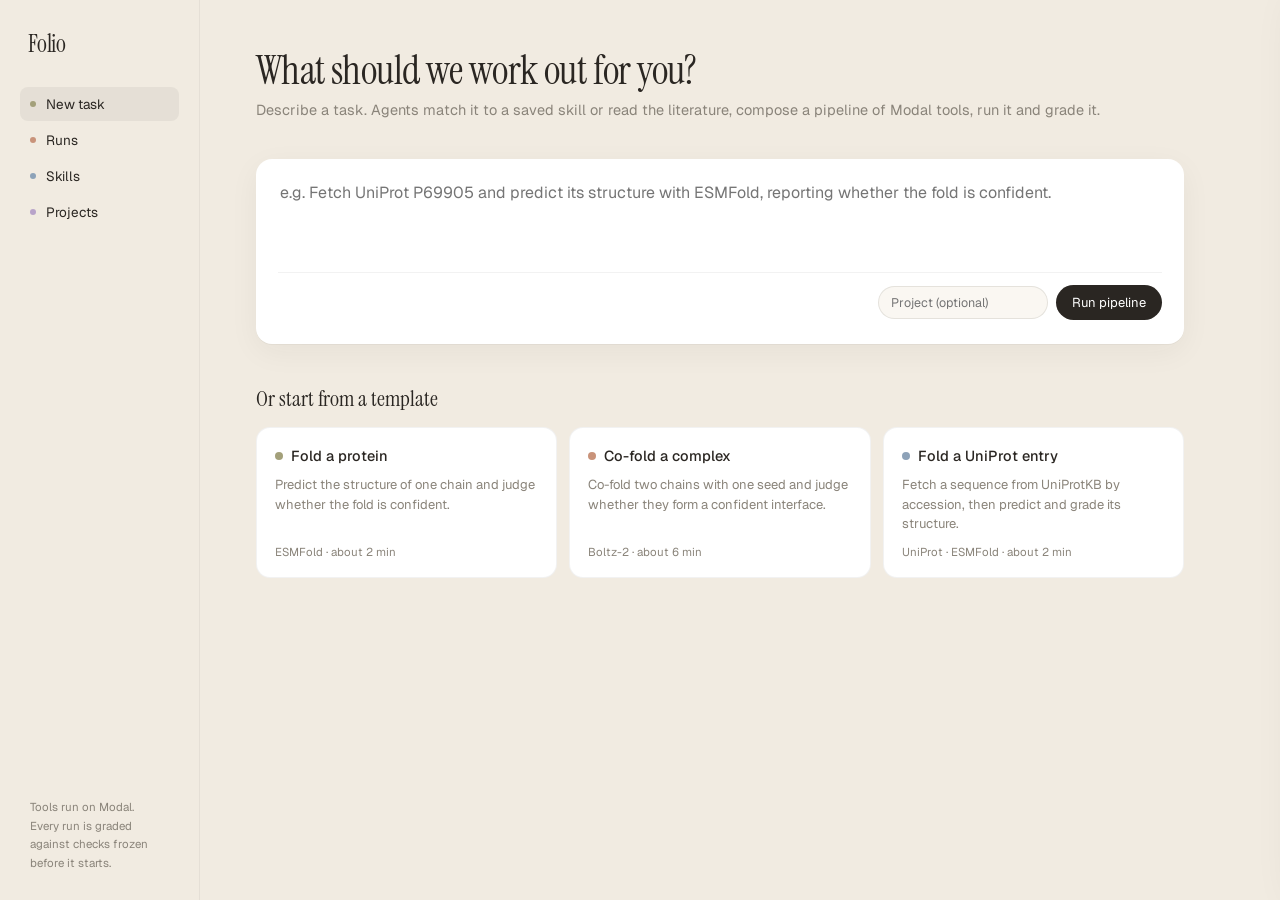
==== commit 6edd1bcf: "Backfill reports for past runs and declutter the run view A backfill function writes the report for " ====
--- a/labloop/web/index.html
+++ b/labloop/web/index.html
@@ -105,6 +105,9 @@
 .drawer iframe{width:100%;height:100%;border:0;background:#fff}
 .drawer .txt{padding:18px 22px;font-size:13.5px;line-height:1.65;color:#2a2622;white-space:pre-wrap}
 .drawer .txt h4{font-family:'Instrument Serif',serif;font-weight:400;font-size:18px;margin:18px 0 6px}
+.tabs{display:flex;gap:4px;border-bottom:1px solid var(--line2);margin-bottom:2px;overflow-x:auto}
+.tabs button{all:unset;cursor:pointer;font-size:13px;padding:8px 12px;color:var(--muted);border-bottom:2px solid transparent;margin-bottom:-1px;white-space:nowrap}
+.tabs button.on{color:var(--ink);border-bottom-color:var(--ink)}
 .paperlink{cursor:pointer}.paperlink:hover .ot{text-decoration:underline}
 pre{white-space:pre-wrap;overflow-wrap:anywhere;font-size:12px;background:var(--soft);padding:12px;border-radius:10px;margin:0}
 @media (max-width:820px){
@@ -160,7 +163,7 @@
   {key:'grade', name:'Grade the checks', agent:'grader'},
   {key:'learn', name:'Record lessons', agent:'reviewer'},
 ];
-const S = {selected:null, skills:[], runs:[], dismissed:{}, timer:null, viewers:{}, molStyle:{}};
+const S = {selected:null, skills:[], runs:[], dismissed:{}, timer:null, viewers:{}, molStyle:{}, tab:{}};
 const $ = s => document.querySelector(s);
 const esc = v => String(v ?? '').replace(/[&<>"']/g, c => ({'&':'&amp;','<':'&lt;','>':'&gt;','"':'&quot;',"'":'&#39;'}[c]));
 async function api(path, opts){
@@ -211,8 +214,7 @@
       <p class="sub">Describe a task. Agents match it to a saved skill or read the literature, compose a pipeline of Modal tools, run it and grade it.</p></div>
     <div class="card composer">
       <textarea id="prompt" rows="3" placeholder="e.g. Fetch UniProt P69905 and predict its structure with ESMFold, reporting whether the fold is confident."></textarea>
-      <div class="bar"><span class="lbl">Agents</span>
-        ${['planner','researcher','extractor','reviewer'].map(a=>`<span class="chip">${a}</span>`).join('')}
+      <div class="bar">
         <input id="project" list="projectList" placeholder="Project (optional)" value="${esc(S.project||'')}" style="margin-left:auto;border:1px solid rgba(42,38,34,.1);border-radius:999px;padding:7px 12px;font-size:12.5px;background:var(--soft);width:170px">
         <datalist id="projectList">${[...new Set(S.runs.map(r=>r.project||'General'))].map(p=>`<option value="${esc(p)}">`).join('')}</datalist>
         <button class="primary" id="runPrompt">Run pipeline</button></div>
@@ -358,6 +360,12 @@
     ${guide.slice(0,4).map(g=>`<div class="small" style="line-height:1.5">• ${esc(g.statement)} <span class="muted">(${esc(String(g.source||'').slice(0,60))})</span></div>`).join('')}
     ${pq.map(a=>`<details><summary>${esc(a.question.slice(0,110))}…</summary><p>${esc(a.answer)}</p></details>`).join('')}</div>`;
 }
+function renderPapers(d){
+  const papers = (d.research && d.research.papers) || []; if (!papers.length) return '';
+  const corpus = d.research.corpus && d.research.corpus.path;
+  return `<div class="card" style="display:flex;flex-direction:column;gap:12px"><div class="cardhead"><span class="eyebrow">Papers read</span><span class="small muted">${papers.length} frozen · click to open</span></div>
+    ${papers.map(p => `<div class="out" ${paperAttrs(p, corpus)}><div class="ot">${esc(p.title)}</div><div class="om">${esc([p.year, p.citations!=null?p.citations+' citations':null, p.text_source && p.text_source!=='abstract' ? 'full text' : 'abstract only'].filter(Boolean).join(' · '))}</div></div>`).join('')}</div>`;
+}
 function renderStructures(d){
   const ex = (d.experiments||[]).filter(e => e.status==='ok' && e.result && e.result.artifacts && e.result.artifacts.structure);
   if (!ex.length) return '';
@@ -440,8 +448,9 @@
     const sc = (e.result && e.result.scores) || {}; const art = (e.result && e.result.artifacts) || {};
     const scoreText = Object.entries(sc).map(([k,v])=>`${k} ${fmtNum(v)}`).join(' · ');
     return `<div class="out"><div class="ot">${esc(e.step_id)} · ${esc(e.tool)}</div><div class="om">${esc(scoreText||'no scores')}</div>${art.structure?`<div class="om">${esc(art.structure)}</div>`:''}</div>`;
-  }).concat(papers.map(p => `<div class="out" ${paperAttrs(p, d.research && d.research.corpus && d.research.corpus.path)}><div class="ot">${esc(p.title)}</div><div class="om">${esc([p.year, p.citations!=null?p.citations+' citations':null, p.text_source, p.doi ? 'doi '+p.doi : p.id].filter(Boolean).join(' · '))} · read</div></div>`));
-  return `<div class="card" style="display:flex;flex-direction:column;gap:14px"><div class="cardhead"><span class="eyebrow">Outputs</span><span class="small muted">${papers.length} ${papers.length===1?'paper':'papers'}</span></div>
+  });
+  if (!items.length) return '';
+  return `<div class="card" style="display:flex;flex-direction:column;gap:14px"><div class="cardhead"><span class="eyebrow">Step outputs</span><span class="small muted">${items.length}</span></div>
     ${items.length ? items.join('') : '<div class="small muted" style="line-height:1.5">Results appear here as agents finish each step.</div>'}</div>`;
 }
 function renderSummary(d){
@@ -460,6 +469,20 @@
   return `<div class="learned"><div class="h">A saved skill did this work.</div>
     <div class="box"><span class="dot" style="background:var(--slate)"></span>${esc(sk.skill)}<span style="margin-left:auto">${standingPill(sk.standing)}</span></div>
     <div style="display:flex;justify-content:flex-end"><button class="primary" data-open="${esc(sk.skill)}">Open skill</button></div></div>`;
+}
+function renderTabs(d, phase){
+  const running = phase !== 'done' && phase !== 'error';
+  const tabs = [
+    ['overview', 'Overview', renderInvocation(d) + renderSummary(d) + renderMetrics(d) + renderLearned(d)],
+    ['structure', 'Structure', renderStructures(d) + renderOutputs(d)],
+    ['studies', 'Studies', renderStudies(d) + renderPapers(d)],
+    ['activity', running ? 'Activity · live' : 'Activity', renderActivity(d, phase)],
+  ].filter(t => t[2].trim());
+  if (!tabs.length) return '';
+  const want = S.tab[d.run_id] || (running ? 'activity' : 'overview');
+  const cur = tabs.find(t => t[0] === want) ? want : tabs[0][0];
+  return `<div class="tabs">${tabs.map(t => `<button data-tab="${t[0]}" class="${t[0]===cur?'on':''}">${esc(t[1])}</button>`).join('')}</div>
+    ${tabs.find(t => t[0] === cur)[2]}`;
 }
 async function renderRun(id){
   setNav('runs');
@@ -478,10 +501,11 @@
     </div>
     ${phase === 'error' ? `<div class="err"><strong>The run stopped.</strong> ${esc(st.error)}</div>` : ''}
     <div class="cols"><div>${renderSteps(d)}</div>
-      <div class="side">${renderInvocation(d)}${renderActivity(d, phase)}${renderStructures(d)}${renderMetrics(d)}${renderSummary(d)}${renderLearned(d)}${renderStudies(d)}${renderOutputs(d)}</div></div>
+      <div class="side">${renderTabs(d, phase)}</div></div>
   </div>`;
   document.querySelectorAll('[data-open]').forEach(b => b.onclick = () => go(`#/skills/${b.dataset.open}`));
   document.querySelectorAll('[data-dismiss]').forEach(b => b.onclick = () => { S.dismissed[id] = true; renderRun(id); });
+  document.querySelectorAll('[data-tab]').forEach(b => b.onclick = () => { S.tab[id] = b.dataset.tab; renderRun(id); });
   mountStructures();
   clearTimeout(S.timer);
   if (phase !== 'done' && phase !== 'error') S.timer = setTimeout(() => renderRun(id), 2500);
@@ -524,9 +548,9 @@
     const k = await api('/knowledge');
     $('#knowledge').innerHTML = k.tools.length ? k.tools.map(t => `<div class="skillcard">
       <div style="display:flex;align-items:center;gap:8px"><span class="dot" style="background:${t.deployed?'var(--olive)':'var(--muted)'}"></span><span style="font-size:14.5px;font-weight:500">${esc(t.title)}</span><span class="small muted" style="margin-left:auto">${t.deployed?'deployed':'not deployed'} · v${t.version}</span></div>
-      <div class="kv">${esc(t.summary||'')}</div>
-      ${t.guidance.slice(0,3).map(g=>`<div class="small" style="line-height:1.5">• ${esc(g.statement)} <span class="muted">(${esc(String(g.source||'').slice(0,60))})</span></div>`).join('')}
-      ${t.papers.map(x=>`<div class="small" style="line-height:1.45" ${paperAttrs(x, t.corpus)}>• <span style="text-decoration:underline">${esc(x.title)}</span> <span class="muted">${esc(x.year||'')}</span></div>`).join('')}
+      <div class="kv" style="display:-webkit-box;-webkit-line-clamp:3;-webkit-box-orient:vertical;overflow:hidden">${esc(t.summary||'')}</div>
+      ${t.guidance.slice(0,1).map(g=>`<div class="small" style="line-height:1.5">• ${esc(g.statement)}</div>`).join('')}
+      ${t.papers.slice(0,2).map(x=>`<div class="small muted" style="line-height:1.45" ${paperAttrs(x, t.corpus)}><span style="text-decoration:underline">${esc(x.title)}</span> ${esc(x.year||'')}</div>`).join('')}
       <div class="small muted" style="margin-top:auto">${t.papers.length} papers · ${t.guidance.length} guidance · ${t.reported_numbers.length} numbers${t.papers_missing.length?` · ${t.papers_missing.length} not found`:''}</div>
     </div>`).join('') : '<div class="muted small">No tool knowledge yet.</div>';
   } catch(e) { $('#knowledge').innerHTML = `<div class="small" style="color:var(--fail)">${esc(e.message)}</div>`; }
@@ -610,6 +634,7 @@
   let j; try { j = (await api('/jobs')).jobs[0]; } catch(e) { return; }
   if (!j) { $('#job').innerHTML = ''; return; }
   const running = j.phase === 'running' || j.phase === undefined;
+  if (!running) { $('#job').innerHTML = ''; if ($('#refreshKnowledge')) $('#refreshKnowledge').disabled = false; return; }
   let detail = {events: []}; try { detail = await api(`/jobs/${j.job_id}`); } catch(e) {}
   if (!$('#job')) return;
   $('#job').innerHTML = `<div class="card" style="display:flex;flex-direction:column;gap:10px;margin-bottom:14px">
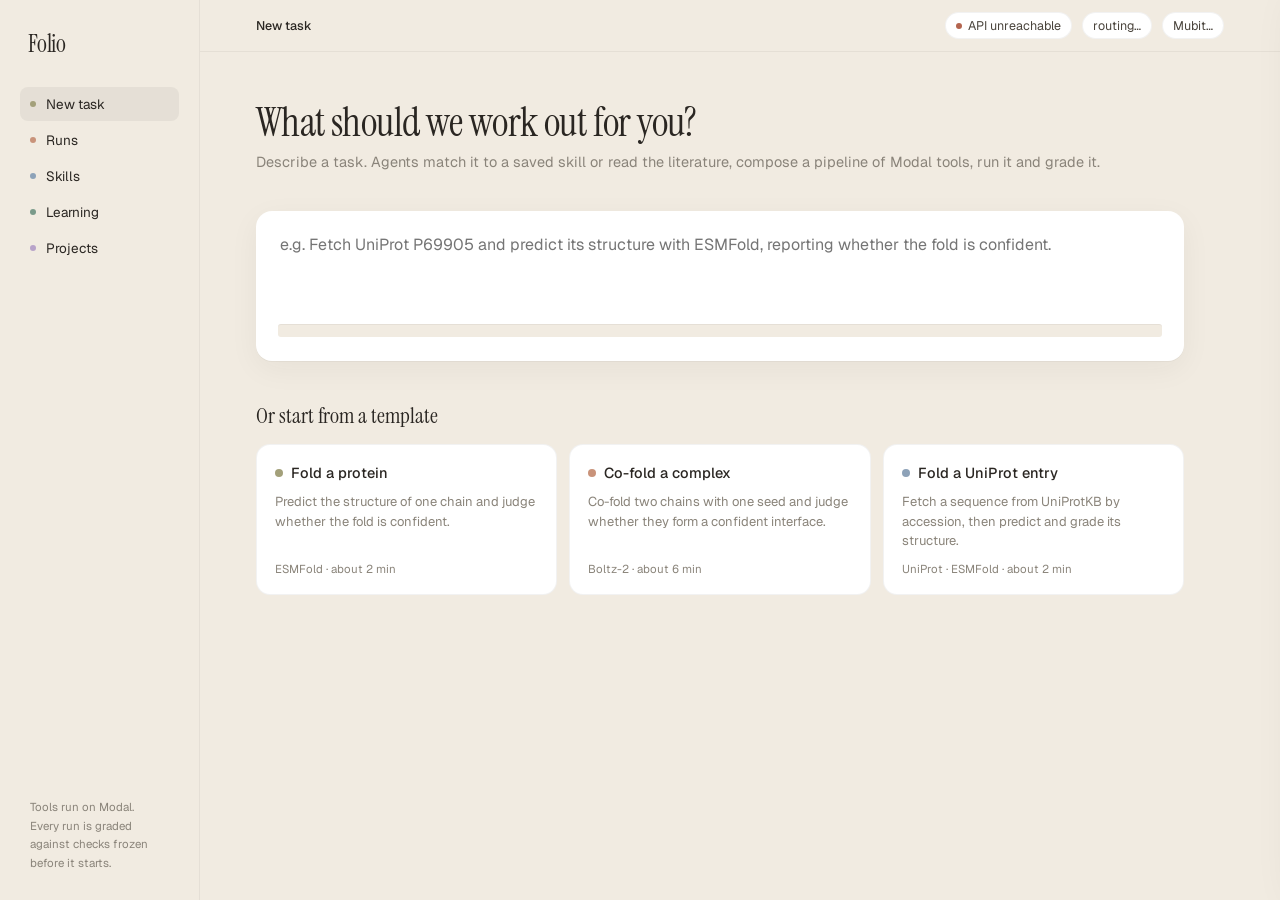
==== commit bc7fb98b: "Add the Learning view, run corrections and a more responsive interface The Learning view shows, from" ====
--- a/labloop/web/index.html
+++ b/labloop/web/index.html
@@ -108,7 +108,36 @@
 .tabs{display:flex;gap:4px;border-bottom:1px solid var(--line2);margin-bottom:2px;overflow-x:auto}
 .tabs button{all:unset;cursor:pointer;font-size:13px;padding:8px 12px;color:var(--muted);border-bottom:2px solid transparent;margin-bottom:-1px;white-space:nowrap}
 .tabs button.on{color:var(--ink);border-bottom-color:var(--ink)}
-.paperlink{cursor:pointer}.paperlink:hover .ot{text-decoration:underline}
+[data-paper]{cursor:pointer}[data-paper]:hover .ot{text-decoration:underline}
+.sdetail.clamp{display:-webkit-box;-webkit-line-clamp:3;-webkit-box-orient:vertical;overflow:hidden}
+@keyframes rise{from{opacity:0;transform:translateY(6px)}to{opacity:1;transform:none}}
+@keyframes shimmer{0%{background-position:-400px 0}100%{background-position:400px 0}}
+#view.enter{animation:rise .28s ease both}
+.card,.row,.skillcard,.tpl,.kpi,.flow .node{animation:rise .32s ease both}
+.grid>*:nth-child(2),.list>*:nth-child(2),.kpis>*:nth-child(2){animation-delay:.04s}
+.grid>*:nth-child(3),.list>*:nth-child(3),.kpis>*:nth-child(3){animation-delay:.08s}
+.grid>*:nth-child(4),.list>*:nth-child(4),.kpis>*:nth-child(4){animation-delay:.12s}
+.grid>*:nth-child(n+5),.list>*:nth-child(n+5),.kpis>*:nth-child(n+5){animation-delay:.16s}
+.card,.skillcard,.row,.tpl{transition:box-shadow .18s ease,transform .18s ease,border-color .18s ease}
+.skillcard:hover,.row:hover,.tpl:hover{transform:translateY(-1px);box-shadow:0 10px 28px rgba(42,38,34,.08)}
+.sk{border-radius:12px;background:linear-gradient(90deg,#ece6db 0,#f6f1e8 40%,#ece6db 80%);background-size:800px 100%;animation:shimmer 1.2s linear infinite}
+.topbar{position:sticky;top:0;z-index:5;display:flex;align-items:center;gap:10px;padding:12px 56px;background:rgba(241,235,225,.88);backdrop-filter:blur(8px);border-bottom:1px solid var(--line);font-size:12.5px}
+.topbar .crumb{font-weight:500}.topbar .pill{display:inline-flex;align-items:center;gap:6px;padding:4px 10px;border-radius:999px;background:#fff;border:1px solid var(--line);color:#4a443c;white-space:nowrap}
+.kpis{display:grid;grid-template-columns:repeat(auto-fit,minmax(150px,1fr));gap:12px}
+.kpi{background:#fff;border-radius:14px;padding:14px 16px;border:1px solid var(--line)}
+.kpi .v{font-family:'Instrument Serif',serif;font-size:30px;line-height:1.1}.kpi .l{font-size:11.5px;color:var(--muted);text-transform:uppercase;letter-spacing:.05em}
+.kpi .s{font-size:12px;color:var(--muted);margin-top:2px}
+.flow{display:flex;align-items:stretch;gap:0;flex-wrap:wrap}
+.flow .node{flex:1;min-width:120px;background:#fff;border:1px solid var(--line);border-radius:12px;padding:10px 12px;font-size:12px;line-height:1.4}
+.flow .node b{display:block;font-weight:500;font-size:12.5px;margin-bottom:2px}
+.flow .arr{align-self:center;padding:0 6px;color:var(--muted)}
+.chain{display:grid;grid-template-columns:1fr 24px 1fr 24px 1fr;gap:6px;align-items:stretch}
+.chain .c{background:var(--soft);border-radius:10px;padding:10px 12px;font-size:12.5px;line-height:1.45}
+.chain .a{align-self:center;text-align:center;color:var(--muted)}
+.delta{display:inline-flex;gap:6px;align-items:center;font-size:12px;padding:3px 9px;border-radius:999px;background:var(--slatebg)}
+.badge{font-size:11px;padding:2px 8px;border-radius:999px;background:var(--bg)}.badge.m{background:var(--slatebg)}.badge.z{background:#f3e3da}
+.bar{height:6px;border-radius:3px;background:var(--bg);overflow:hidden}.bar>span{display:block;height:100%;background:var(--slate);transition:width .6s ease}
+@media (max-width:820px){.topbar{padding:10px 16px}.chain{grid-template-columns:1fr}.chain .a{transform:rotate(90deg)}}
 pre{white-space:pre-wrap;overflow-wrap:anywhere;font-size:12px;background:var(--soft);padding:12px;border-radius:10px;margin:0}
 @media (max-width:820px){
   .app{flex-direction:column}
@@ -127,11 +156,17 @@
       <button class="navbtn" data-nav="home"><span class="dot" style="background:var(--olive)"></span>New task</button>
       <button class="navbtn" data-nav="runs"><span class="dot" style="background:var(--clay)"></span>Runs<span class="n" id="runCount"></span></button>
       <button class="navbtn" data-nav="skills"><span class="dot" style="background:var(--slate)"></span>Skills<span class="n" id="skillCount"></span></button>
+      <button class="navbtn" data-nav="learning"><span class="dot" style="background:#7a9a8a"></span>Learning</button>
       <button class="navbtn" data-nav="projects"><span class="dot" style="background:#b8a3c9"></span>Projects<span class="n" id="projectCount"></span></button>
     </div>
     <div class="foot">Tools run on Modal.<br>Every run is graded against checks frozen before it starts.</div>
   </nav>
-  <main id="view"></main>
+  <div style="flex:1;min-width:0;display:flex;flex-direction:column">
+    <div class="topbar" id="topbar"><span class="crumb" id="crumb">New task</span><span style="flex:1"></span>
+      <span class="pill" id="apiPill"><span class="dot" style="background:var(--muted)"></span>API</span>
+      <span class="pill" id="routePill">routing…</span><span class="pill" id="mubitPill">Mubit…</span></div>
+    <main id="view"></main>
+  </div>
 </div>
 <aside class="drawer" id="drawer" aria-label="Paper reader">
   <div class="dh"><div style="display:flex;align-items:center;gap:8px"><span class="eyebrow" id="drawerKind">Paper</span>
@@ -202,7 +237,33 @@
     $('#runCount').textContent = S.runs.length || ''; $('#skillCount').textContent = S.skills.length || '';
     const projects = new Set(S.runs.map(r => r.project || 'General')); $('#projectCount').textContent = projects.size || ''; } catch(e) {}
 }
-function setNav(name){ document.querySelectorAll('.navbtn').forEach(b => b.classList.toggle('on', b.dataset.nav === name)); }
+function setNav(name){
+  if (S.lastNav === name + location.hash) { document.querySelectorAll('.navbtn').forEach(b => b.classList.toggle('on', b.dataset.nav === name)); return; }
+  S.lastNav = name + location.hash;
+  document.querySelectorAll('.navbtn').forEach(b => b.classList.toggle('on', b.dataset.nav === name));
+  $('#crumb').textContent = {home:'New task', runs:'Runs', skills:'Skills', projects:'Projects', learning:'Learning'}[name] || name;
+  const v = $('#view'); v.classList.remove('enter'); void v.offsetWidth; v.classList.add('enter');
+}
+function skeleton(n = 3){ return `<div class="stack" style="gap:16px"><div class="sk" style="height:44px;width:40%"></div>${Array.from({length:n},()=>'<div class="sk" style="height:120px"></div>').join('')}</div>`; }
+function countUp(){
+  document.querySelectorAll('[data-count]').forEach(el => {
+    const target = Number(el.dataset.count), dec = Number(el.dataset.dec || 0), suffix = el.dataset.suffix || '', t0 = performance.now();
+    const step = t => { const k = Math.min(1, (t - t0) / 700), e = 1 - Math.pow(1 - k, 3);
+      el.textContent = (target * e).toFixed(dec) + suffix; if (k < 1) requestAnimationFrame(step); };
+    requestAnimationFrame(step);
+  });
+}
+async function refreshStatus(){
+  try {
+    const l = await api('/learning');
+    $('#apiPill').innerHTML = '<span class="dot" style="background:var(--olive);animation:pulse 2.4s ease-in-out infinite"></span>API live';
+    const planner = (l.roles.find(r => r.role === 'planner') || {}).routed_to || '';
+    const viaMubit = planner.startsWith('mubit');
+    $('#routePill').innerHTML = `<span class="dot" style="background:${viaMubit?'var(--slate)':'var(--clay)'}"></span>planner · ${esc(planner.replace('mubit:','Mubit ').replace('zai:','Z.AI '))}`;
+    $('#mubitPill').textContent = `Mubit recorded ${l.totals.calls_recorded_by_mubit} of ${l.totals.calls} logged calls`;
+    S.learning = l;
+  } catch(e) { $('#apiPill').innerHTML = '<span class="dot" style="background:var(--fail)"></span>API unreachable'; }
+}
 document.querySelectorAll('.navbtn').forEach(b => b.onclick = () => go(b.dataset.nav === 'home' ? '#/' : `#/${b.dataset.nav}`));
 
 /* ---------------------------------------------------------------- home */
@@ -304,7 +365,7 @@
       <span class="line" style="background:${last?'transparent':state==='done'?'var(--olive)':'rgba(42,38,34,.12)'}"></span></div>
       <div class="sbody" style="opacity:${state==='todo'||state==='skipped'?.45:1}">
         <div class="shead"><span class="sname">${esc(p.name)}</span><span class="sagent">${esc(p.key==='run'?tools:p.agent)}</span><span class="stime" ${state==='active'&&seen[p.key]?`data-since="${esc(seen[p.key].at)}"`:''}>${esc(state==='active'&&seen[p.key]?since(seen[p.key].at):time)}</span></div>
-        <div class="sdetail">${esc(detail)}</div>
+        <div class="sdetail ${state==='active'?'':'clamp'}" title="${esc(detail)}">${esc(detail)}</div>
         ${info.tag ? `<span class="tag"><span class="dot" style="width:5px;height:5px;background:var(--slate)"></span>${esc(info.tag)}</span>` : ''}
       </div></div>`;
   }).join('');
@@ -369,12 +430,15 @@
 function renderStructures(d){
   const ex = (d.experiments||[]).filter(e => e.status==='ok' && e.result && e.result.artifacts && e.result.artifacts.structure);
   if (!ex.length) return '';
-  return ex.map(e => { const key = `${d.run_id}:${e.step_id}`, style = S.molStyle[key] || 'confidence';
+  return ex.map(e => { const key = `${d.run_id}:${e.step_id}`, predicted = PREDICTORS.has(e.tool);
+    if (!predicted) S.molStyle[key] = 'chain';
+    const style = S.molStyle[key] || 'confidence';
     return `<div class="card" style="display:flex;flex-direction:column;gap:10px"><div class="cardhead"><span class="eyebrow">Structure · ${esc(e.step_id)}</span><span class="small muted">${esc(e.tool)}</span></div>
     <div class="mol" data-mol="${esc(key)}" data-path="${esc(e.result.artifacts.structure)}"></div>
-    <div class="molbar" data-molbar="${esc(key)}">${['front','side','top','spin'].map(v=>`<button data-view="${v}">${v}</button>`).join('')}<span style="flex:1"></span>${['confidence','chain'].map(v=>`<button data-color="${v}" class="${style===v?'on':''}">${v}</button>`).join('')}</div>
-    <div class="small muted">Colored by per-residue confidence (blue high, red low) or by chain. Drag to rotate.</div></div>`; }).join('');
-}
+    <div class="molbar" data-molbar="${esc(key)}">${['front','side','top','spin'].map(v=>`<button data-view="${v}">${v}</button>`).join('')}<span style="flex:1"></span>${(predicted ? ['confidence','chain'] : ['chain']).map(v=>`<button data-color="${v}" class="${style===v?'on':''}">${v}</button>`).join('')}</div>
+    <div class="small muted">${predicted ? 'Colored by per-residue confidence (blue high, red low) or by chain.' : 'Experimental structure, colored by chain; its B-factors are not a confidence score.'} Drag to rotate.</div></div>`; }).join('');
+}
+const PREDICTORS = new Set(['esmfold','boltz2','chai1','colabfold','protenix','alphafold3']);
 let molLib = null;
 function load3Dmol(){ if (!molLib) molLib = new Promise((ok, bad) => { const sc = document.createElement('script'); sc.src = 'https://cdn.jsdelivr.net/npm/3dmol@2.5.5/build/3Dmol-min.js'; sc.onload = () => ok(window.$3Dmol); sc.onerror = bad; document.head.appendChild(sc); }); return molLib; }
 function styleMol(v, key){
@@ -411,7 +475,23 @@
 }
 function paperAttrs(p, corpus){
   const file = p.file && corpus ? `${corpus}/${p.file}` : '';
-  return `class="paperlink" data-paper="${esc(JSON.stringify({title:p.title, doi:p.doi, year:p.year, citations:p.citations, pmcid:p.pmcid, text_source:p.text_source, file}))}"`;
+  return `data-paper="${esc(JSON.stringify({title:p.title, doi:p.doi, year:p.year, citations:p.citations, pmcid:p.pmcid, text_source:p.text_source, file}))}"`;
+}
+function structurePaper(text, title){
+  // Frozen JATS text keeps journal front matter before the first section; drop it and lay out sections.
+  let lines = text.split('\n').map(l => l.trim()).filter(Boolean);
+  const first = lines.findIndex(l => l.startsWith('## ') || /^abstract\b/i.test(l));
+  const lead = first > 0 ? lines.slice(0, first).find(l => /^abstract/i.test(l) || l.length > 400) : null;
+  if (first > 0) lines = lines.slice(first);
+  const out = []; let words = 0;
+  for (const l of lines) {
+    if (l.startsWith('# ')) continue;
+    if (l.startsWith('## ')) { const h = l.slice(3).trim(); if (h && h.toLowerCase() !== String(title||'').toLowerCase()) out.push(`<h4>${esc(h)}</h4>`); continue; }
+    if (/^(\d+\s*){3,}/.test(l) || /creative commons|licen[cs]e|©|doi\.org|^received|^accepted/i.test(l) && l.length < 600) continue;
+    out.push(`<p style="margin:0 0 10px">${esc(l)}</p>`); words += l.split(/\s+/).length;
+  }
+  if (lead && !out.length) out.push(`<p>${esc(lead)}</p>`);
+  return `<div class="small muted" style="margin-bottom:10px">${words.toLocaleString()} words · front matter removed</div>` + out.join('');
 }
 async function openPaper(p){
   const d = $('#drawer'); d.classList.add('open');
@@ -428,7 +508,7 @@
   try {
     const r = await fetch(`/artifacts/${p.file}`); if (!r.ok) throw new Error(`HTTP ${r.status}`);
     const text = await r.text();
-    body.innerHTML = `<div class="txt">${esc(text).replace(/^## (.*)$/gm, '<h4>$1</h4>')}</div>`;
+    body.innerHTML = `<div class="txt">${structurePaper(text, p.title)}</div>`;
   } catch(e) { body.innerHTML = `<div class="txt muted">The frozen copy could not be loaded (${esc(e.message)}).</div>`; }
 }
 $('#drawerClose').onclick = () => $('#drawer').classList.remove('open','wide');
@@ -447,7 +527,7 @@
   const items = ex.map(e => {
     const sc = (e.result && e.result.scores) || {}; const art = (e.result && e.result.artifacts) || {};
     const scoreText = Object.entries(sc).map(([k,v])=>`${k} ${fmtNum(v)}`).join(' · ');
-    return `<div class="out"><div class="ot">${esc(e.step_id)} · ${esc(e.tool)}</div><div class="om">${esc(scoreText||'no scores')}</div>${art.structure?`<div class="om">${esc(art.structure)}</div>`:''}</div>`;
+    return `<div class="out"><div class="ot">${esc(e.step_id)} · ${esc(e.tool)}</div><div class="om">${esc(scoreText||'no scores')}</div></div>`;
   });
   if (!items.length) return '';
   return `<div class="card" style="display:flex;flex-direction:column;gap:14px"><div class="cardhead"><span class="eyebrow">Step outputs</span><span class="small muted">${items.length}</span></div>
@@ -470,10 +550,21 @@
     <div class="box"><span class="dot" style="background:var(--slate)"></span>${esc(sk.skill)}<span style="margin-left:auto">${standingPill(sk.standing)}</span></div>
     <div style="display:flex;justify-content:flex-end"><button class="primary" data-open="${esc(sk.skill)}">Open skill</button></div></div>`;
 }
+function renderCorrect(d, running){
+  if (running) return '';
+  const cs = d.corrections || [];
+  return `<div class="card" style="display:flex;flex-direction:column;gap:10px"><div class="cardhead"><span class="eyebrow">Correct this run</span><span class="small muted">becomes a rule the next plan follows</span></div>
+    ${cs.map(c => `<div style="display:flex;flex-direction:column;gap:6px;padding:10px 12px;background:var(--soft);border-radius:10px">
+      <div class="small muted">“${esc(c.text)}” · ${esc(c.by)}</div>
+      <div class="small"><span class="badge ${c.recorded_by_mubit?'m':'z'}">${c.recorded_by_mubit?'recorded by Mubit':'not recorded by Mubit'}</span> <strong style="font-weight:500">${esc(c.role)} rule.</strong> ${esc(c.rule)}</div>
+      <div><button class="primary" style="padding:6px 12px;font-size:12px" data-rerun='${esc(JSON.stringify({corrects:d.run_id}))}'>Re-run with this correction</button></div></div>`).join('')}
+    <textarea id="corrText" rows="2" placeholder="e.g. The pTM threshold is too strict for a 30-residue peptide; use 0.3." style="width:100%;border:1px solid rgba(42,38,34,.1);border-radius:10px;padding:10px;font-size:13px;background:var(--soft)"></textarea>
+    <div style="display:flex;justify-content:flex-end;gap:8px;align-items:center"><span id="corrMsg" class="small muted"></span><button class="primary" id="corrSend">Submit correction</button></div></div>`;
+}
 function renderTabs(d, phase){
   const running = phase !== 'done' && phase !== 'error';
   const tabs = [
-    ['overview', 'Overview', renderInvocation(d) + renderSummary(d) + renderMetrics(d) + renderLearned(d)],
+    ['overview', 'Overview', renderInvocation(d) + renderSummary(d) + renderMetrics(d) + renderLearned(d) + renderCorrect(d, running)],
     ['structure', 'Structure', renderStructures(d) + renderOutputs(d)],
     ['studies', 'Studies', renderStudies(d) + renderPapers(d)],
     ['activity', running ? 'Activity · live' : 'Activity', renderActivity(d, phase)],
@@ -486,6 +577,7 @@
 }
 async function renderRun(id){
   setNav('runs');
+  if (!$('#view').dataset.run || $('#view').dataset.run !== id) { $('#view').innerHTML = skeleton(); $('#view').dataset.run = id; }
   let d;
   try { d = await api(`/runs/${id}`); } catch(e) { $('#view').innerHTML = `<button class="back" onclick="go('#/runs')">← Runs</button><div class="err">${esc(e.message)}</div>`; return; }
   if (location.hash !== `#/runs/${id}`) return;
@@ -506,9 +598,20 @@
   document.querySelectorAll('[data-open]').forEach(b => b.onclick = () => go(`#/skills/${b.dataset.open}`));
   document.querySelectorAll('[data-dismiss]').forEach(b => b.onclick = () => { S.dismissed[id] = true; renderRun(id); });
   document.querySelectorAll('[data-tab]').forEach(b => b.onclick = () => { S.tab[id] = b.dataset.tab; renderRun(id); });
+  if ($('#corrSend')) $('#corrSend').onclick = async () => {
+    const text = $('#corrText').value.trim(); if (text.length < 5) { $('#corrMsg').textContent = 'Write the correction first.'; return; }
+    $('#corrSend').disabled = true; $('#corrMsg').textContent = 'Turning it into a rule…';
+    try { await api(`/runs/${id}/corrections`, {method:'POST', body:JSON.stringify({text})}); S.tab[id] = 'activity'; S.pollUntil = Date.now() + 120000; renderRun(id); }
+    catch(e) { $('#corrMsg').textContent = e.message; $('#corrSend').disabled = false; }
+  };
+  document.querySelectorAll('[data-rerun]').forEach(b => b.onclick = async () => {
+    b.disabled = true;
+    try { const r = await api('/tasks', {method:'POST', body:JSON.stringify({description:d.task.description, inputs:d.task.inputs||{}, project:d.task.project||undefined, replan:true, corrects:id})}); go(`#/runs/${r.run_id}`); }
+    catch(e) { b.disabled = false; alert(e.message); }
+  });
   mountStructures();
   clearTimeout(S.timer);
-  if (phase !== 'done' && phase !== 'error') S.timer = setTimeout(() => renderRun(id), 2500);
+  if (phase !== 'done' && phase !== 'error' || (S.pollUntil && Date.now() < S.pollUntil)) S.timer = setTimeout(() => renderRun(id), 2500);
   else refreshCounts();
 }
 
@@ -592,7 +695,7 @@
     <div class="small muted" style="line-height:1.5;margin-top:4px">Mubit mirror: the skill's description is sent to Mubit when its memory API is reachable with this key; otherwise it is kept on the state volume, which the planner and matcher read.</div></div>`;
 }
 async function renderSkill(name){
-  setNav('skills');
+  setNav('skills'); $('#view').innerHTML = skeleton();
   let d; try { d = await api(`/skills/${encodeURIComponent(name)}`); } catch(e) { $('#view').innerHTML = `<div class="err">${esc(e.message)}</div>`; return; }
   const s = d.skill, c = d.card;
   $('#view').innerHTML = `<div style="display:flex;flex-direction:column;gap:28px">
@@ -647,7 +750,7 @@
 }
 
 async function renderProjects(){
-  setNav('projects');
+  setNav('projects'); $('#view').innerHTML = skeleton();
   let d; try { d = await api('/projects'); } catch(e) { $('#view').innerHTML = `<div class="err">${esc(e.message)}</div>`; return; }
   $('#view').innerHTML = `<div class="stack" style="gap:24px"><div><h1>Projects</h1><p class="sub">Runs grouped by project, with what each project has learned.</p></div>
     <div class="grid">${d.projects.map(p => { const total = Math.max(1, p.runs);
@@ -662,6 +765,74 @@
   document.querySelectorAll('[data-skill]').forEach(e => e.onclick = () => go(`#/skills/${e.dataset.skill}`));
 }
 
+function kpi(label, value, sub, opts = {}){
+  return `<div class="kpi"><div class="l">${esc(label)}</div><div class="v" data-count="${value}" data-dec="${opts.dec||0}" data-suffix="${opts.suffix||''}">0</div>${sub?`<div class="s">${esc(sub)}</div>`:''}</div>`;
+}
+function hourChart(rows, keys, colors){
+  if (!rows.length) return '<div class="small muted">No activity recorded yet.</div>';
+  const W = 640, H = 120, bw = Math.max(6, Math.min(28, (W - 20) / rows.length - 4));
+  const max = Math.max(1, ...rows.map(r => keys.reduce((a, k) => a + (r[k] || 0), 0)));
+  const bars = rows.map((r, i) => { let y = H - 18; const x = 10 + i * (W - 20) / rows.length;
+    return keys.map(k => { const h = (r[k] || 0) * (H - 30) / max; y -= h; return h ? `<rect x="${x}" y="${y}" width="${bw}" height="${h}" rx="2" fill="${colors[k]}"><title>${esc(r.hour)} ${k} ${r[k]}</title></rect>` : ''; }).join('')
+      + (i % Math.ceil(rows.length / 6) === 0 ? `<text x="${x}" y="${H-4}" font-size="10" fill="#8a847a">${esc(r.hour.slice(11,16))}</text>` : ''); }).join('');
+  return `<svg viewBox="0 0 ${W} ${H}" width="100%">${bars}</svg><div class="small muted" style="display:flex;gap:12px;flex-wrap:wrap">${keys.map(k=>`<span><span class="dot" style="background:${colors[k]}"></span> ${esc(k)}</span>`).join('')}</div>`;
+}
+function checkChange(c){ const f = x => `${x.op || '≈'} ${fmtNum(x.value ?? x.reference)}`; return `<span class="delta">${esc(String(c.metric).split('.').pop())} ${f(c.before)} → ${f(c.after)}</span>`; }
+async function renderLearning(){
+  setNav('learning'); $('#view').innerHTML = skeleton(4);
+  let L; try { L = await api('/learning'); } catch(e) { $('#view').innerHTML = `<div class="err">${esc(e.message)}</div>`; return; }
+  const T = L.totals, R = L.refresh;
+  const passRate = T.runs ? 100 * T.passed / T.runs : 0;
+  const mubitShare = T.calls ? 100 * T.calls_recorded_by_mubit / T.calls : 0;
+  const corrections = L.corrections, fixups = L.fixups;
+  const roles = L.roles.filter(r => r.calls || r.routed_to);
+  $('#view').innerHTML = `<div class="stack" style="gap:30px">
+    <div><h1>Learning</h1><p class="sub">How corrections, failures and new papers change what the system does next, and which calls Mubit can learn from.</p></div>
+    <div class="kpis">${kpi('Runs', T.runs, `${T.passed} passed`)}${kpi('Pass rate', passRate, 'of all runs', {dec:0, suffix:'%'})}${kpi('Corrections', R.corrections_total, 'from people')}${kpi('Lessons', R.lessons_total, 'kept in memory')}${kpi('Mubit-recorded calls', mubitShare, `${T.calls_recorded_by_mubit} of ${T.calls} in the ledger`, {suffix:'%'})}${kpi('Knowledge versions', R.knowledge.length, 'model-paper cards')}</div>
+
+    <div><h2>A correction becoming an update</h2>
+      <div class="flow" style="margin-bottom:14px">
+        <div class="node"><b>1 · Person corrects a run</b>From the run's Overview tab.</div><span class="arr">→</span>
+        <div class="node"><b>2 · Corrector role</b>Turns it into a rule. A fixed prompt, so Mubit records every correction as one task.</div><span class="arr">→</span>
+        <div class="node"><b>3 · Rule in memory</b>Stored as a correction lesson that outranks the system's own.</div><span class="arr">→</span>
+        <div class="node"><b>4 · Re-run, fresh plan</b>The planner applies the rule and records it as a decision.</div><span class="arr">→</span>
+        <div class="node"><b>5 · Model update</b>Corrected planner and corrector calls are kept examples; Mubit trains each role's adapter on them.</div></div>
+      <div class="list">${corrections.length ? corrections.map(c => `<div class="card" style="display:flex;flex-direction:column;gap:10px">
+        <div class="chain"><div class="c"><div class="eyebrow">Run</div>${verdictPill('done', c.run.verdict)} <a href="#/runs/${esc(c.run.run_id)}">${esc(c.run.run_id)}</a><div class="muted" style="margin-top:4px">${esc(String(c.run.description).slice(0,90))}</div></div>
+          <div class="a">→</div><div class="c"><div class="eyebrow">Correction → ${esc(c.role)} rule</div>“${esc(c.text)}”<div style="margin-top:6px">${esc(c.rule)}</div><div style="margin-top:6px"><span class="badge ${c.recorded_by_mubit?'m':'z'}">${c.recorded_by_mubit?'recorded by Mubit':'routed to '+esc(c.model||'')}</span></div></div>
+          <div class="a">→</div><div class="c"><div class="eyebrow">Next run</div>${c.followups.length ? c.followups.map(f => `${verdictPill(f.phase||'done', f.verdict)} <a href="#/runs/${esc(f.run_id)}">${esc(f.run_id)}</a><div style="margin-top:6px;display:flex;gap:6px;flex-wrap:wrap">${f.diff.checks_changed.map(checkChange).join('') || '<span class="muted small">no check changed</span>'}</div>`).join('<hr style="border:0;border-top:1px solid var(--line)">') : '<span class="muted">Not re-run yet. Use “Re-run with this correction” on the run.</span>'}</div></div></div>`).join('')
+        : '<div class="card small muted" style="line-height:1.6">No corrections yet. Open a finished run, write what was wrong under “Correct this run”, then re-run it. The correction, its rule and the changed plan appear here.</div>'}</div></div>
+
+    <div><h2>Failures fixed by the system</h2>
+      <div class="list">${fixups.length ? fixups.map(f => `<div class="card"><div class="chain">
+        <div class="c"><div class="eyebrow">Before</div>${verdictPill('done', f.before.verdict)} <a href="#/runs/${esc(f.before.run_id)}">${esc(f.before.run_id)}</a><div class="muted" style="margin-top:4px">${esc(String(f.task).slice(0,90))}</div>${f.error?`<div class="small" style="color:var(--fail);margin-top:4px">${esc(String(f.error).slice(0,120))}</div>`:''}</div>
+        <div class="a">→</div><div class="c"><div class="eyebrow">What changed</div><div style="display:flex;gap:6px;flex-wrap:wrap">${f.diff.checks_changed.map(checkChange).join('')}${f.diff.steps_before.join(' → ') !== f.diff.steps_after.join(' → ') ? `<span class="delta">${esc(f.diff.steps_before.join(' → '))} ⇒ ${esc(f.diff.steps_after.join(' → '))}</span>` : ''}</div>${f.lessons_carried.length ? `<div class="small muted" style="margin-top:6px">${f.lessons_carried.slice(0,2).map(l=>'• '+esc(String(l).slice(0,160))).join('<br>')}</div>` : '<div class="small muted" style="margin-top:6px">Fixed in the tools or prompts between the runs.</div>'}</div>
+        <div class="a">→</div><div class="c"><div class="eyebrow">After</div>${verdictPill('done', f.after.verdict)} <a href="#/runs/${esc(f.after.run_id)}">${esc(f.after.run_id)}</a></div></div></div>`).join('') : '<div class="small muted">None yet.</div>'}</div></div>
+
+    <div><h2>Recurring tasks on Mubit</h2>
+      <p class="sub" style="margin-bottom:12px">Each role sends one fixed instruction, so the gateway groups its calls into one task and can train an adapter for it. Its digest below identifies the task.</p>
+      <div class="card" style="padding:6px 16px"><table class="t"><tr><th>Role</th><th>Routed to</th><th>Task digest</th><th>Calls</th><th style="width:28%">Recorded by Mubit</th></tr>
+        ${roles.map(r => { const pct = r.calls ? 100 * r.recorded_by_mubit / r.calls : 0, mub = String(r.routed_to||'').startsWith('mubit');
+          return `<tr><td><strong style="font-weight:500">${esc(r.role)}</strong></td><td><span class="badge ${mub?'m':'z'}">${esc(String(r.routed_to||'').replace('mubit:','Mubit · ').replace('zai:','Z.AI · '))}</span></td><td class="muted">${esc((r.prompt_digests||[]).join(', ') || '—')}</td><td>${r.calls}</td><td><div class="bar"><span style="width:${pct}%"></span></div><div class="small muted">${r.recorded_by_mubit} of ${r.calls}</div></td></tr>`; }).join('')}</table></div></div>
+
+    <div><h2>Closed and open models, side by side</h2>
+      <p class="sub" style="margin-bottom:12px">Per role and model, from the call ledger. Closed models run through Mubit and are recorded; GLM 5.3 is an open-weight model served by Z.AI.</p>
+      <div class="grid" style="grid-template-columns:repeat(auto-fill,minmax(300px,1fr))">${roles.filter(r => r.by_model.length).map(r => { const maxLat = Math.max(1, ...r.by_model.map(m => m.median_latency_s || 0));
+        return `<div class="skillcard"><div style="display:flex;align-items:baseline;gap:8px"><strong style="font-weight:500">${esc(r.role)}</strong><span class="small muted" style="margin-left:auto">${r.calls} calls</span></div>
+        ${r.by_model.map(m => `<div style="display:flex;flex-direction:column;gap:4px"><div class="small" style="display:flex;gap:6px;align-items:center"><span class="badge ${m.recorded_by_mubit?'m':'z'}">${m.recorded_by_mubit?'closed · Mubit':'open · '+esc(m.provider)}</span>${esc(m.model)}</div>
+          <div class="bar"><span style="width:${100*(m.median_latency_s||0)/maxLat}%;background:${m.recorded_by_mubit?'var(--slate)':'var(--clay)'}"></span></div>
+          <div class="small muted">${m.median_latency_s ?? '—'} s median · ${m.median_input_tokens ?? '—'} in / ${m.median_output_tokens ?? '—'} out tokens · ${m.cost_per_call_usd != null ? '$' + m.cost_per_call_usd.toFixed(4) + ' per call' : 'price not published'} · ${Math.round(100*m.ok_rate)}% ok · ${m.runs_passed}/${m.runs} runs passed</div></div>`).join('')}</div>`; }).join('') || '<div class="small muted">No calls logged yet.</div>'}</div>
+      ${T.runs_without_ledger ? `<div class="small muted" style="margin-top:8px;line-height:1.5">${T.runs_without_ledger} earlier runs predate the call ledger; they ran their roles on closed models through Mubit and appear in Mubit's Requests view rather than here.</div>` : ''}</div>
+
+    <div><h2>Fast refresh</h2>
+      <div class="cols" style="grid-template-columns:minmax(0,1fr) minmax(0,1fr)">
+        <div class="card"><div class="eyebrow" style="margin-bottom:8px">Runs per hour</div>${hourChart(R.runs_by_hour, ['PASS','FAIL','INCONCLUSIVE','error'], {PASS:'#a3a07a', FAIL:'#b4654f', INCONCLUSIVE:'#c9c3b8', error:'#e3c2b8'})}</div>
+        <div class="card"><div class="eyebrow" style="margin-bottom:8px">Lessons learned per hour</div>${hourChart(R.lessons_by_hour, ['tool_knowledge','success','failure','fix','observation','correction'], {tool_knowledge:'#8da2b8', success:'#a3a07a', failure:'#b4654f', fix:'#c9937a', observation:'#c9c3b8', correction:'#7a9a8a'})}</div></div>
+      <div class="grid" style="margin-top:12px">${Object.values(R.knowledge.reduce((a, c) => { (a[c.tool] = a[c.tool] || []).push(c); return a; }, {})).map(vs => `<div class="skillcard"><strong style="font-weight:500">${esc(vs[0].title)}</strong>${vs.map(v => `<div class="small" style="display:flex;gap:8px"><span class="badge">v${v.version}</span><span class="muted">${esc(ago(v.ingested_at))}</span><span style="margin-left:auto">${v.numbers} numbers · ${v.guidance} guidance</span></div>`).join('')}</div>`).join('')}</div></div>
+  </div>`;
+  countUp();
+}
+
 /* ---------------------------------------------------------------- router */
 async function route(){
   clearTimeout(S.timer);
@@ -672,10 +843,11 @@
   if ((m = h.match(/^\/skills\/([a-z0-9_]+)$/))) return renderSkill(m[1]);
   if (h === '/skills') return renderSkills();
   if (h === '/projects') return renderProjects();
+  if (h === '/learning') return renderLearning();
   await refreshCounts(); renderHome();
 }
 window.addEventListener('hashchange', route);
-refreshCounts().then(route);
+refreshCounts().then(route); refreshStatus(); setInterval(refreshStatus, 30000);
 </script>
 </body>
 </html>
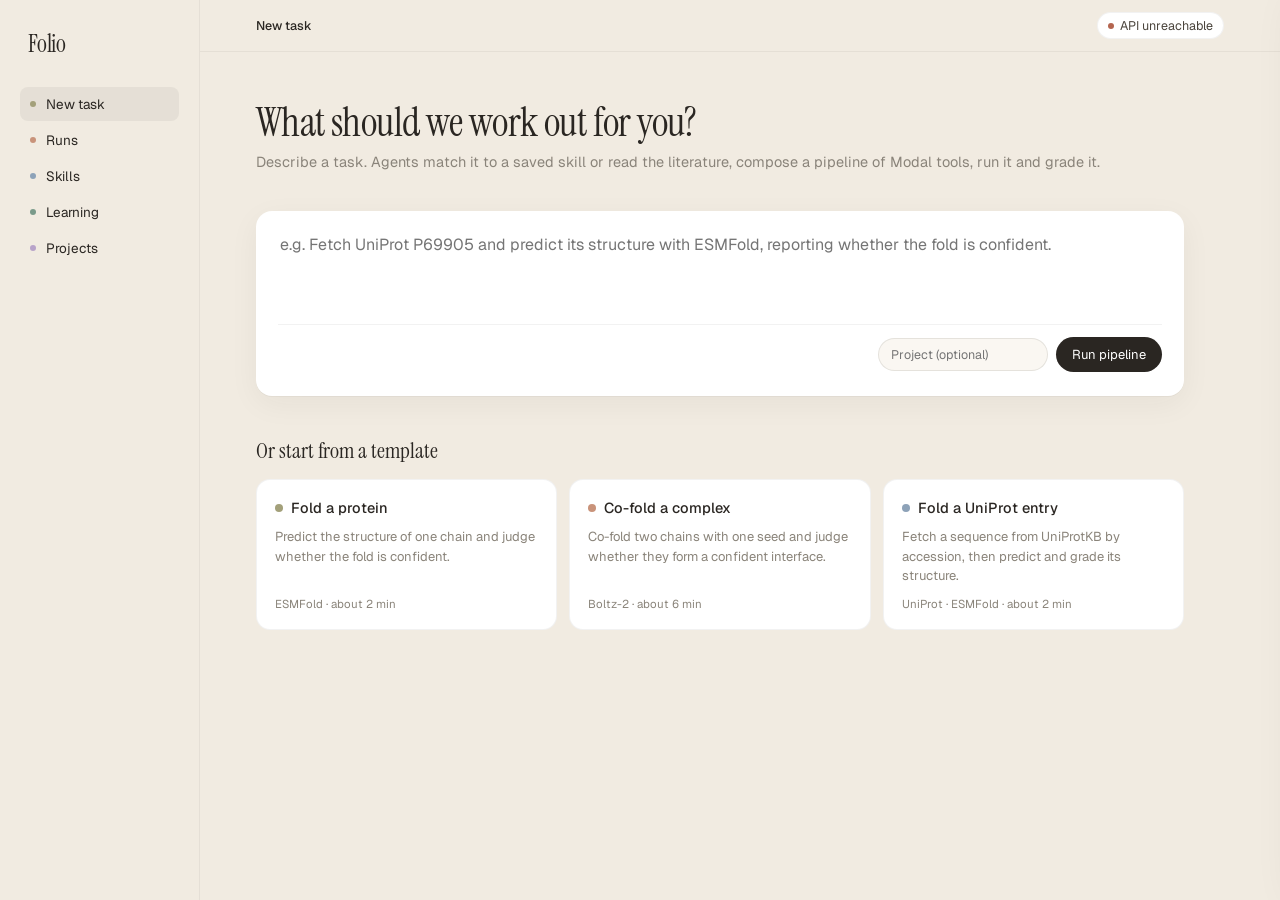
==== commit eb0bd331: "Show Mubit routing per pipeline phase, apply corrections without a manual form, and refresh the READ" ====
--- a/labloop/web/index.html
+++ b/labloop/web/index.html
@@ -136,7 +136,7 @@
 .chain .a{align-self:center;text-align:center;color:var(--muted)}
 .delta{display:inline-flex;gap:6px;align-items:center;font-size:12px;padding:3px 9px;border-radius:999px;background:var(--slatebg)}
 .badge{font-size:11px;padding:2px 8px;border-radius:999px;background:var(--bg)}.badge.m{background:var(--slatebg)}.badge.z{background:#f3e3da}
-.bar{height:6px;border-radius:3px;background:var(--bg);overflow:hidden}.bar>span{display:block;height:100%;background:var(--slate);transition:width .6s ease}
+.meter{height:6px;border-radius:3px;background:var(--bg);overflow:hidden}.meter>span{display:block;height:100%;background:var(--slate);transition:width .6s ease}
 @media (max-width:820px){.topbar{padding:10px 16px}.chain{grid-template-columns:1fr}.chain .a{transform:rotate(90deg)}}
 pre{white-space:pre-wrap;overflow-wrap:anywhere;font-size:12px;background:var(--soft);padding:12px;border-radius:10px;margin:0}
 @media (max-width:820px){
@@ -159,12 +159,11 @@
       <button class="navbtn" data-nav="learning"><span class="dot" style="background:#7a9a8a"></span>Learning</button>
       <button class="navbtn" data-nav="projects"><span class="dot" style="background:#b8a3c9"></span>Projects<span class="n" id="projectCount"></span></button>
     </div>
-    <div class="foot">Tools run on Modal.<br>Every run is graded against checks frozen before it starts.</div>
   </nav>
   <div style="flex:1;min-width:0;display:flex;flex-direction:column">
     <div class="topbar" id="topbar"><span class="crumb" id="crumb">New task</span><span style="flex:1"></span>
       <span class="pill" id="apiPill"><span class="dot" style="background:var(--muted)"></span>API</span>
-      <span class="pill" id="routePill">routing…</span><span class="pill" id="mubitPill">Mubit…</span></div>
+      <span class="pill" id="routePill" style="display:none"></span></div>
     <main id="view"></main>
   </div>
 </div>
@@ -190,13 +189,13 @@
    params:[{key:'accession', label:'UniProt accession', value:'P01542'}]},
 ];
 const PHASES = [
-  {key:'match', name:'Match against skills', agent:'applicability'},
-  {key:'research', name:'Search the literature', agent:'researcher · extractor'},
-  {key:'plan', name:'Compose a pipeline', agent:'planner'},
+  {key:'match', name:'Match against skills', agent:'applicability', roles:['applicability']},
+  {key:'research', name:'Search the literature', agent:'researcher · extractor', roles:['researcher','extractor']},
+  {key:'plan', name:'Compose a pipeline', agent:'planner', roles:['planner']},
   {key:'freeze', name:'Freeze plan and checks', agent:'sha-256'},
   {key:'run', name:'Run on Modal', agent:'tools'},
   {key:'grade', name:'Grade the checks', agent:'grader'},
-  {key:'learn', name:'Record lessons', agent:'reviewer'},
+  {key:'learn', name:'Record lessons', agent:'reviewer', roles:['reviewer','corrector']},
 ];
 const S = {selected:null, skills:[], runs:[], dismissed:{}, timer:null, viewers:{}, molStyle:{}, tab:{}};
 const $ = s => document.querySelector(s);
@@ -257,10 +256,9 @@
   try {
     const l = await api('/learning');
     $('#apiPill').innerHTML = '<span class="dot" style="background:var(--olive);animation:pulse 2.4s ease-in-out infinite"></span>API live';
-    const planner = (l.roles.find(r => r.role === 'planner') || {}).routed_to || '';
-    const viaMubit = planner.startsWith('mubit');
-    $('#routePill').innerHTML = `<span class="dot" style="background:${viaMubit?'var(--slate)':'var(--clay)'}"></span>planner · ${esc(planner.replace('mubit:','Mubit ').replace('zai:','Z.AI '))}`;
-    $('#mubitPill').textContent = `Mubit recorded ${l.totals.calls_recorded_by_mubit} of ${l.totals.calls} logged calls`;
+    const viaMubit = l.roles.filter(r => String(r.routed_to||'').startsWith('mubit')).length;
+    $('#routePill').style.display = viaMubit ? '' : 'none';
+    $('#routePill').innerHTML = `<span class="dot" style="background:var(--slate)"></span>Mubit gateway · ${viaMubit} roles`;
     S.learning = l;
   } catch(e) { $('#apiPill').innerHTML = '<span class="dot" style="background:var(--fail)"></span>API unreachable'; }
 }
@@ -339,10 +337,23 @@
       return {detail:`${R.verdict}. ${R.counts.PASS} passed, ${R.counts.FAIL} failed, ${R.counts.UNVERIFIABLE} unverifiable.`};
     case 'learn': if (st.phase !== 'done') return {};
       { const sk = st.skill; const n = (st.lessons||[]).length;
-        const what = !sk ? 'No skill saved.' : sk.action === 'created' ? `Saved as skill ${sk.skill} (${sk.standing}).` : `Run added to ${sk.skill}, now ${sk.standing}.`;
+        const what = !sk ? 'No skill saved.' : sk.action === 'created' ? `Saved as skill ${sk.skill}.` : `Run added to ${sk.skill}.`;
         return {detail:`${n} ${n===1?'lesson':'lessons'} recorded. ${what}`, tag: sk ? sk.skill : null}; }
   }
   return {};
+}
+function shortModel(spec){
+  const [model, effort] = String(spec||'').replace(/^[a-z]+:/,'').split('@');
+  const [, family, ...ver] = model.split('-');
+  return family ? `${family[0].toUpperCase()}${family.slice(1)} ${ver.join('.')}${effort?' · '+effort:''}` : model;
+}
+function mubitChips(p, d){
+  const roles = (S.learning && S.learning.roles) || [];
+  return (p.roles||[]).map(role => { const r = roles.find(x => x.role === role);
+    if (!r || !String(r.routed_to||'').startsWith('mubit')) return '';
+    const n = (d.calls||[]).filter(c => c.role === role && c.recorded_by_mubit).length;
+    if (role === 'corrector' && !n) return '';
+    return `<span class="tag" title="${esc(r.routed_to)}"><span class="dot" style="width:5px;height:5px;background:var(--slate)"></span>Mubit · ${esc(role)} · ${esc(shortModel(r.routed_to))}${n?` · ${n} ${n===1?'call':'calls'}`:''}</span>`; }).join(' ');
 }
 function renderSteps(d){
   const st = d.status || {}, hist = st.history || [], phase = st.phase || 'queued';
@@ -366,6 +377,7 @@
       <div class="sbody" style="opacity:${state==='todo'||state==='skipped'?.45:1}">
         <div class="shead"><span class="sname">${esc(p.name)}</span><span class="sagent">${esc(p.key==='run'?tools:p.agent)}</span><span class="stime" ${state==='active'&&seen[p.key]?`data-since="${esc(seen[p.key].at)}"`:''}>${esc(state==='active'&&seen[p.key]?since(seen[p.key].at):time)}</span></div>
         <div class="sdetail ${state==='active'?'':'clamp'}" title="${esc(detail)}">${esc(detail)}</div>
+        ${state !== 'todo' && state !== 'skipped' ? `<div style="display:flex;gap:6px;flex-wrap:wrap">${mubitChips(p, d)}</div>` : ''}
         ${info.tag ? `<span class="tag"><span class="dot" style="width:5px;height:5px;background:var(--slate)"></span>${esc(info.tag)}</span>` : ''}
       </div></div>`;
   }).join('');
@@ -544,22 +556,21 @@
   const st = d.status || {}, sk = st.skill; if (st.phase !== 'done' || !sk || S.dismissed[d.run_id]) return '';
   if (sk.action === 'created') return `<div class="learned"><div class="h">This run learned something reusable.</div>
       <div class="small" style="color:#4a443c;line-height:1.5">${esc((d.plan && d.plan.skill && d.plan.skill.description) || '')}</div>
-      <div class="box"><span class="dot" style="background:var(--slate)"></span>${esc(sk.skill)}<span style="margin-left:auto">${standingPill(sk.standing)}</span></div>
+      <div class="box"><span class="dot" style="background:var(--slate)"></span>${esc(sk.skill)}</div>
       <div style="display:flex;gap:8px;justify-content:flex-end"><button class="ghost" data-dismiss style="color:#4a443c">Dismiss</button><button class="primary" data-open="${esc(sk.skill)}">Open skill</button></div></div>`;
   return `<div class="learned"><div class="h">A saved skill did this work.</div>
-    <div class="box"><span class="dot" style="background:var(--slate)"></span>${esc(sk.skill)}<span style="margin-left:auto">${standingPill(sk.standing)}</span></div>
+    <div class="box"><span class="dot" style="background:var(--slate)"></span>${esc(sk.skill)}</div>
     <div style="display:flex;justify-content:flex-end"><button class="primary" data-open="${esc(sk.skill)}">Open skill</button></div></div>`;
 }
 function renderCorrect(d, running){
-  if (running) return '';
-  const cs = d.corrections || [];
-  return `<div class="card" style="display:flex;flex-direction:column;gap:10px"><div class="cardhead"><span class="eyebrow">Correct this run</span><span class="small muted">becomes a rule the next plan follows</span></div>
+  const cs = d.corrections || [], st = d.status || {}, t = d.task || {};
+  if (!cs.length && !t.corrects) return '';
+  return `<div class="card" style="display:flex;flex-direction:column;gap:10px"><div class="cardhead"><span class="eyebrow">Mubit correction</span><span class="small muted">applied automatically</span></div>
+    ${t.corrects ? `<div class="small" style="line-height:1.5">Re-planned with the correction of run <a href="#/runs/${esc(t.corrects)}">${esc(t.corrects)}</a>.</div>` : ''}
     ${cs.map(c => `<div style="display:flex;flex-direction:column;gap:6px;padding:10px 12px;background:var(--soft);border-radius:10px">
-      <div class="small muted">“${esc(c.text)}” · ${esc(c.by)}</div>
-      <div class="small"><span class="badge ${c.recorded_by_mubit?'m':'z'}">${c.recorded_by_mubit?'recorded by Mubit':'not recorded by Mubit'}</span> <strong style="font-weight:500">${esc(c.role)} rule.</strong> ${esc(c.rule)}</div>
-      <div><button class="primary" style="padding:6px 12px;font-size:12px" data-rerun='${esc(JSON.stringify({corrects:d.run_id}))}'>Re-run with this correction</button></div></div>`).join('')}
-    <textarea id="corrText" rows="2" placeholder="e.g. The pTM threshold is too strict for a 30-residue peptide; use 0.3." style="width:100%;border:1px solid rgba(42,38,34,.1);border-radius:10px;padding:10px;font-size:13px;background:var(--soft)"></textarea>
-    <div style="display:flex;justify-content:flex-end;gap:8px;align-items:center"><span id="corrMsg" class="small muted"></span><button class="primary" id="corrSend">Submit correction</button></div></div>`;
+      <div class="small muted">${esc(c.text)}</div>
+      <div class="small"><span class="badge m">Mubit corrector</span> <strong style="font-weight:500">${esc(c.role)} rule.</strong> ${esc(c.rule)}</div>
+      ${st.corrected_by ? `<div class="small">Re-run: <a href="#/runs/${esc(st.corrected_by)}">${esc(st.corrected_by)}</a></div>` : ''}</div>`).join('')}</div>`;
 }
 function renderTabs(d, phase){
   const running = phase !== 'done' && phase !== 'error';
@@ -598,17 +609,6 @@
   document.querySelectorAll('[data-open]').forEach(b => b.onclick = () => go(`#/skills/${b.dataset.open}`));
   document.querySelectorAll('[data-dismiss]').forEach(b => b.onclick = () => { S.dismissed[id] = true; renderRun(id); });
   document.querySelectorAll('[data-tab]').forEach(b => b.onclick = () => { S.tab[id] = b.dataset.tab; renderRun(id); });
-  if ($('#corrSend')) $('#corrSend').onclick = async () => {
-    const text = $('#corrText').value.trim(); if (text.length < 5) { $('#corrMsg').textContent = 'Write the correction first.'; return; }
-    $('#corrSend').disabled = true; $('#corrMsg').textContent = 'Turning it into a rule…';
-    try { await api(`/runs/${id}/corrections`, {method:'POST', body:JSON.stringify({text})}); S.tab[id] = 'activity'; S.pollUntil = Date.now() + 120000; renderRun(id); }
-    catch(e) { $('#corrMsg').textContent = e.message; $('#corrSend').disabled = false; }
-  };
-  document.querySelectorAll('[data-rerun]').forEach(b => b.onclick = async () => {
-    b.disabled = true;
-    try { const r = await api('/tasks', {method:'POST', body:JSON.stringify({description:d.task.description, inputs:d.task.inputs||{}, project:d.task.project||undefined, replan:true, corrects:id})}); go(`#/runs/${r.run_id}`); }
-    catch(e) { b.disabled = false; alert(e.message); }
-  });
   mountStructures();
   clearTimeout(S.timer);
   if (phase !== 'done' && phase !== 'error' || (S.pollUntil && Date.now() < S.pollUntil)) S.timer = setTimeout(() => renderRun(id), 2500);
@@ -635,7 +635,7 @@
       <div style="display:flex;align-items:center;gap:8px"><span class="dot" style="background:var(--slate)"></span><span style="font-size:14.5px;font-weight:500">${esc(s.title||s.name)}</span></div>
       <div class="kv">${esc(s.description)}</div>
       <div class="pills">${s.tools.map(t=>`<span class="chip">${esc(t)}</span>`).join('')}</div>
-      <div style="display:flex;align-items:center;gap:8px;margin-top:auto">${standingPill(s.standing)}<span class="small muted">${s.passes} of ${s.runs} runs passed · v${s.version}</span></div>
+      <div style="display:flex;align-items:center;gap:8px;margin-top:auto"><span class="small muted">${s.passes} of ${s.runs} runs passed · v${s.version}</span></div>
     </div>`).join('') : '<div class="muted small">No skills yet. A run that passes its checks saves its pipeline here.</div>'}</div>
     <div><div style="display:flex;align-items:baseline;gap:12px"><h2 style="margin:0">Tool knowledge</h2><button class="ghost" id="refreshKnowledge" style="margin-left:auto;border:1px solid var(--line2)">Refresh from papers</button></div>
     <p class="sub" style="margin:6px 0 14px">Read by PaperQA2 from each model's own method papers. The planner sees these cards.</p>
@@ -692,7 +692,7 @@
       ${papers.slice(0,5).map(x=>`<div class="small muted" style="line-height:1.45" ${paperAttrs(x, null)}>• <span style="text-decoration:underline">${esc(x.title)}</span> (${esc(x.year||'')}${x.citations!=null?`, ${x.citations} citations`:''})</div>`).join('')}`
       : `<div class="small muted" style="line-height:1.55">This skill predates provenance tracking, so only its source run and plan digest are recorded.</div>`}
     ${(s.sources||[]).length ? `<div class="eyebrow" style="margin-top:6px">Sources cited by the plan</div>${s.sources.slice(0,5).map(x=>`<div class="small muted" style="line-height:1.45">• ${esc(x.title||x.id)}${x.used_for?` · ${esc(x.used_for)}`:''}</div>`).join('')}` : ''}
-    <div class="small muted" style="line-height:1.5;margin-top:4px">Mubit mirror: the skill's description is sent to Mubit when its memory API is reachable with this key; otherwise it is kept on the state volume, which the planner and matcher read.</div></div>`;
+    <div class="small muted" style="line-height:1.5;margin-top:4px">Mubit: the model calls that planned and graded this skill went through the Mubit gateway when routed there, which records them as training examples. The SDK's skill mirror is kept on the state volume, because api.mubit.ai serves only the gateway.</div></div>`;
 }
 async function renderSkill(name){
   setNav('skills'); $('#view').innerHTML = skeleton();
@@ -700,7 +700,7 @@
   const s = d.skill, c = d.card;
   $('#view').innerHTML = `<div style="display:flex;flex-direction:column;gap:28px">
     <div><button class="back" onclick="go('#/skills')">← Skills</button>
-      <div style="display:flex;align-items:center;gap:12px;margin-bottom:8px">${standingPill(c.standing)}<span class="small muted">${c.passes} of ${c.runs} runs passed · v${c.version}</span></div>
+      <div style="display:flex;align-items:center;gap:12px;margin-bottom:8px"><span class="small muted">${c.passes} of ${c.runs} runs passed · v${c.version}</span></div>
       <h1 class="run">${esc(s.title)}</h1><p class="sub" style="margin-top:8px">${esc(s.description)}</p></div>
     <div class="cols"><div style="display:flex;flex-direction:column;gap:14px">
       <div class="card" style="display:flex;flex-direction:column;gap:10px"><span class="eyebrow">Applies when</span>${s.applies_when.map(a=>`<div class="small">• ${esc(a)}</div>`).join('')}
@@ -787,21 +787,21 @@
   const corrections = L.corrections, fixups = L.fixups;
   const roles = L.roles.filter(r => r.calls || r.routed_to);
   $('#view').innerHTML = `<div class="stack" style="gap:30px">
-    <div><h1>Learning</h1><p class="sub">How corrections, failures and new papers change what the system does next, and which calls Mubit can learn from.</p></div>
-    <div class="kpis">${kpi('Runs', T.runs, `${T.passed} passed`)}${kpi('Pass rate', passRate, 'of all runs', {dec:0, suffix:'%'})}${kpi('Corrections', R.corrections_total, 'from people')}${kpi('Lessons', R.lessons_total, 'kept in memory')}${kpi('Mubit-recorded calls', mubitShare, `${T.calls_recorded_by_mubit} of ${T.calls} in the ledger`, {suffix:'%'})}${kpi('Knowledge versions', R.knowledge.length, 'model-paper cards')}</div>
+    <div><h1>Learning</h1><p class="sub">How failures, corrections and new papers change the next run.</p></div>
+    <div class="kpis">${kpi('Runs', T.runs, `${T.passed} passed`)}${kpi('Pass rate', passRate, 'of all runs', {dec:0, suffix:'%'})}${kpi('Corrections', R.corrections_total, 'by the Mubit corrector')}${kpi('Lessons', R.lessons_total, 'kept in memory')}${kpi('Mubit calls', T.calls_recorded_by_mubit, 'recorded by the gateway')}${kpi('Knowledge versions', R.knowledge.length, 'model-paper cards')}</div>
 
     <div><h2>A correction becoming an update</h2>
       <div class="flow" style="margin-bottom:14px">
-        <div class="node"><b>1 · Person corrects a run</b>From the run's Overview tab.</div><span class="arr">→</span>
-        <div class="node"><b>2 · Corrector role</b>Turns it into a rule. A fixed prompt, so Mubit records every correction as one task.</div><span class="arr">→</span>
-        <div class="node"><b>3 · Rule in memory</b>Stored as a correction lesson that outranks the system's own.</div><span class="arr">→</span>
-        <div class="node"><b>4 · Re-run, fresh plan</b>The planner applies the rule and records it as a decision.</div><span class="arr">→</span>
-        <div class="node"><b>5 · Model update</b>Corrected planner and corrector calls are kept examples; Mubit trains each role's adapter on them.</div></div>
+        <div class="node"><b>1 · A check fails</b>The run grades FAIL or INCONCLUSIVE.</div><span class="arr">→</span>
+        <div class="node"><b>2 · Mubit corrector</b>Reads the failed checks and writes a rule.</div><span class="arr">→</span>
+        <div class="node"><b>3 · Rule in memory</b>Stored as a correction lesson.</div><span class="arr">→</span>
+        <div class="node"><b>4 · Re-plan</b>The planner applies the rule once.</div><span class="arr">→</span>
+        <div class="node"><b>5 · Model update</b>Mubit trains each role's adapter on the recorded calls.</div></div>
       <div class="list">${corrections.length ? corrections.map(c => `<div class="card" style="display:flex;flex-direction:column;gap:10px">
         <div class="chain"><div class="c"><div class="eyebrow">Run</div>${verdictPill('done', c.run.verdict)} <a href="#/runs/${esc(c.run.run_id)}">${esc(c.run.run_id)}</a><div class="muted" style="margin-top:4px">${esc(String(c.run.description).slice(0,90))}</div></div>
-          <div class="a">→</div><div class="c"><div class="eyebrow">Correction → ${esc(c.role)} rule</div>“${esc(c.text)}”<div style="margin-top:6px">${esc(c.rule)}</div><div style="margin-top:6px"><span class="badge ${c.recorded_by_mubit?'m':'z'}">${c.recorded_by_mubit?'recorded by Mubit':'routed to '+esc(c.model||'')}</span></div></div>
-          <div class="a">→</div><div class="c"><div class="eyebrow">Next run</div>${c.followups.length ? c.followups.map(f => `${verdictPill(f.phase||'done', f.verdict)} <a href="#/runs/${esc(f.run_id)}">${esc(f.run_id)}</a><div style="margin-top:6px;display:flex;gap:6px;flex-wrap:wrap">${f.diff.checks_changed.map(checkChange).join('') || '<span class="muted small">no check changed</span>'}</div>`).join('<hr style="border:0;border-top:1px solid var(--line)">') : '<span class="muted">Not re-run yet. Use “Re-run with this correction” on the run.</span>'}</div></div></div>`).join('')
-        : '<div class="card small muted" style="line-height:1.6">No corrections yet. Open a finished run, write what was wrong under “Correct this run”, then re-run it. The correction, its rule and the changed plan appear here.</div>'}</div></div>
+          <div class="a">→</div><div class="c"><div class="eyebrow">Mubit correction → ${esc(c.role)} rule</div><div class="muted">${esc(c.text)}</div><div style="margin-top:6px">${esc(c.rule)}</div></div>
+          <div class="a">→</div><div class="c"><div class="eyebrow">Next run</div>${c.followups.length ? c.followups.map(f => `${verdictPill(f.phase||'done', f.verdict)} <a href="#/runs/${esc(f.run_id)}">${esc(f.run_id)}</a><div style="margin-top:6px;display:flex;gap:6px;flex-wrap:wrap">${f.diff.checks_changed.map(checkChange).join('') || '<span class="muted small">no check changed</span>'}</div>`).join('<hr style="border:0;border-top:1px solid var(--line)">') : '<span class="muted">Re-plan pending.</span>'}</div></div></div>`).join('')
+        : '<div class="card small muted" style="line-height:1.6">None yet. When a run fails a check, the Mubit corrector writes a rule and the task is planned again.</div>'}</div></div>
 
     <div><h2>Failures fixed by the system</h2>
       <div class="list">${fixups.length ? fixups.map(f => `<div class="card"><div class="chain">
@@ -810,19 +810,19 @@
         <div class="a">→</div><div class="c"><div class="eyebrow">After</div>${verdictPill('done', f.after.verdict)} <a href="#/runs/${esc(f.after.run_id)}">${esc(f.after.run_id)}</a></div></div></div>`).join('') : '<div class="small muted">None yet.</div>'}</div></div>
 
     <div><h2>Recurring tasks on Mubit</h2>
-      <p class="sub" style="margin-bottom:12px">Each role sends one fixed instruction, so the gateway groups its calls into one task and can train an adapter for it. Its digest below identifies the task.</p>
+      <p class="sub" style="margin-bottom:12px">One fixed instruction per role, so Mubit groups each role's calls into one task.</p>
       <div class="card" style="padding:6px 16px"><table class="t"><tr><th>Role</th><th>Routed to</th><th>Task digest</th><th>Calls</th><th style="width:28%">Recorded by Mubit</th></tr>
         ${roles.map(r => { const pct = r.calls ? 100 * r.recorded_by_mubit / r.calls : 0, mub = String(r.routed_to||'').startsWith('mubit');
-          return `<tr><td><strong style="font-weight:500">${esc(r.role)}</strong></td><td><span class="badge ${mub?'m':'z'}">${esc(String(r.routed_to||'').replace('mubit:','Mubit · ').replace('zai:','Z.AI · '))}</span></td><td class="muted">${esc((r.prompt_digests||[]).join(', ') || '—')}</td><td>${r.calls}</td><td><div class="bar"><span style="width:${pct}%"></span></div><div class="small muted">${r.recorded_by_mubit} of ${r.calls}</div></td></tr>`; }).join('')}</table></div></div>
-
-    <div><h2>Closed and open models, side by side</h2>
-      <p class="sub" style="margin-bottom:12px">Per role and model, from the call ledger. Closed models run through Mubit and are recorded; GLM 5.3 is an open-weight model served by Z.AI.</p>
+          return `<tr><td><strong style="font-weight:500">${esc(r.role)}</strong></td><td><span class="badge ${mub?'m':'z'}">${esc(String(r.routed_to||'').startsWith('mubit:') ? 'Mubit · ' + shortModel(r.routed_to) : shortModel(r.routed_to))}</span></td><td class="muted">${esc((r.prompt_digests||[]).join(', ') || '—')}</td><td>${r.calls}</td><td><div class="meter"><span style="width:${pct}%"></span></div><div class="small muted">${r.recorded_by_mubit} of ${r.calls}</div></td></tr>`; }).join('')}</table></div></div>
+
+    <div><h2>Quality, cost and latency per role</h2>
+      <p class="sub" style="margin-bottom:12px">From the call ledger.</p>
       <div class="grid" style="grid-template-columns:repeat(auto-fill,minmax(300px,1fr))">${roles.filter(r => r.by_model.length).map(r => { const maxLat = Math.max(1, ...r.by_model.map(m => m.median_latency_s || 0));
         return `<div class="skillcard"><div style="display:flex;align-items:baseline;gap:8px"><strong style="font-weight:500">${esc(r.role)}</strong><span class="small muted" style="margin-left:auto">${r.calls} calls</span></div>
-        ${r.by_model.map(m => `<div style="display:flex;flex-direction:column;gap:4px"><div class="small" style="display:flex;gap:6px;align-items:center"><span class="badge ${m.recorded_by_mubit?'m':'z'}">${m.recorded_by_mubit?'closed · Mubit':'open · '+esc(m.provider)}</span>${esc(m.model)}</div>
-          <div class="bar"><span style="width:${100*(m.median_latency_s||0)/maxLat}%;background:${m.recorded_by_mubit?'var(--slate)':'var(--clay)'}"></span></div>
+        ${r.by_model.map(m => `<div style="display:flex;flex-direction:column;gap:4px"><div class="small" style="display:flex;gap:6px;align-items:center"><span class="badge ${m.recorded_by_mubit?'m':''}">${m.recorded_by_mubit?'Mubit':esc(m.provider)}</span>${esc(m.model)}</div>
+          <div class="meter"><span style="width:${100*(m.median_latency_s||0)/maxLat}%;background:${m.recorded_by_mubit?'var(--slate)':'var(--clay)'}"></span></div>
           <div class="small muted">${m.median_latency_s ?? '—'} s median · ${m.median_input_tokens ?? '—'} in / ${m.median_output_tokens ?? '—'} out tokens · ${m.cost_per_call_usd != null ? '$' + m.cost_per_call_usd.toFixed(4) + ' per call' : 'price not published'} · ${Math.round(100*m.ok_rate)}% ok · ${m.runs_passed}/${m.runs} runs passed</div></div>`).join('')}</div>`; }).join('') || '<div class="small muted">No calls logged yet.</div>'}</div>
-      ${T.runs_without_ledger ? `<div class="small muted" style="margin-top:8px;line-height:1.5">${T.runs_without_ledger} earlier runs predate the call ledger; they ran their roles on closed models through Mubit and appear in Mubit's Requests view rather than here.</div>` : ''}</div>
+</div>
 
     <div><h2>Fast refresh</h2>
       <div class="cols" style="grid-template-columns:minmax(0,1fr) minmax(0,1fr)">
